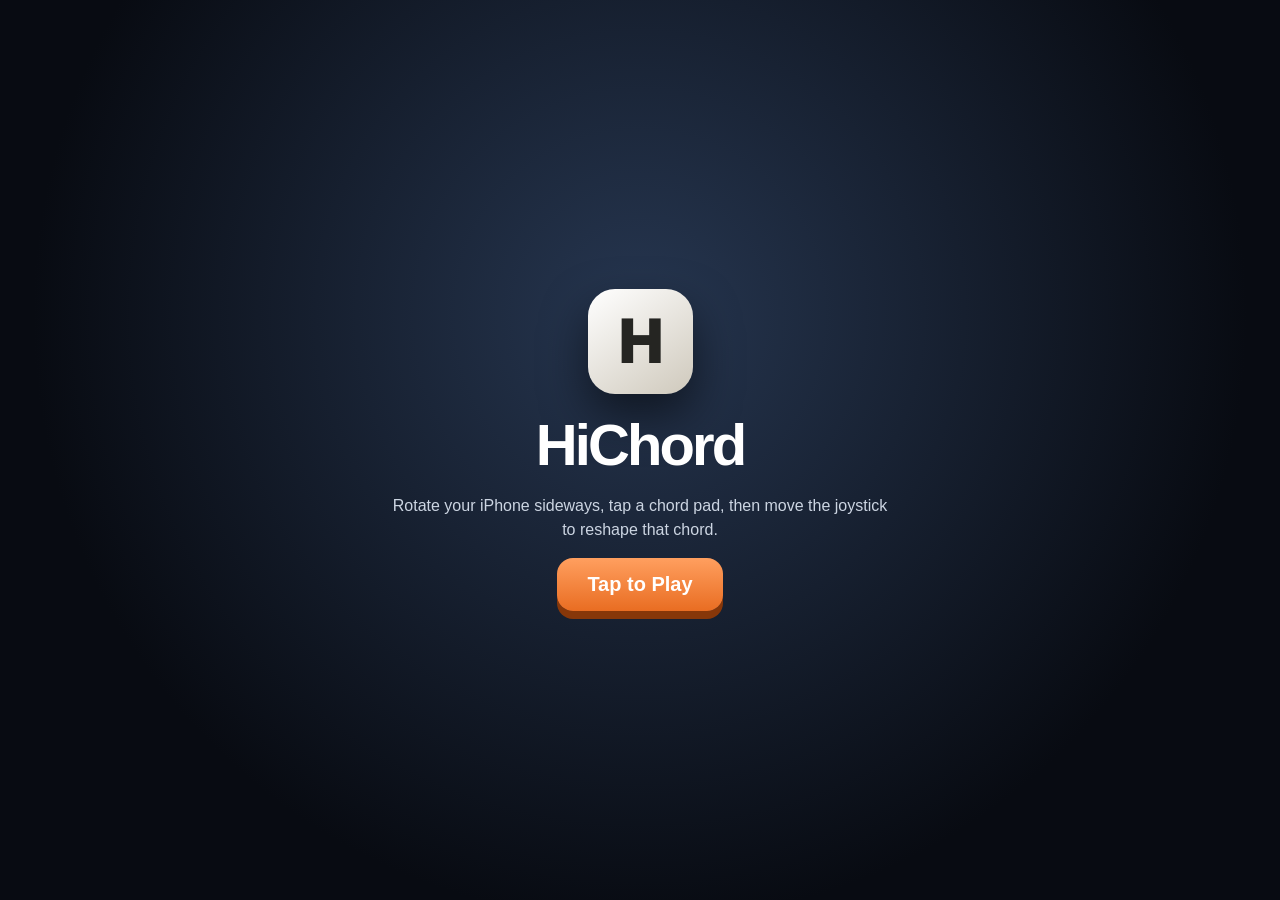
==== hichord/index.html @ e6563ae5 "Add playable HiChord iPhone web app" ====
<!doctype html><html lang="en"><head><meta charset="utf-8"><meta name="viewport" content="width=device-width,initial-scale=1,maximum-scale=1,user-scalable=no,viewport-fit=cover"><meta name="theme-color" content="#101722"><meta name="apple-mobile-web-app-capable" content="yes"><meta name="apple-mobile-web-app-status-bar-style" content="black-translucent"><meta name="apple-mobile-web-app-title" content="HiChord"><link rel="manifest" href="./manifest.webmanifest"><link rel="apple-touch-icon" href="./icon.svg"><link rel="icon" href="./icon.svg"><title>HiChord</title><style>:root{--o:#f47f2c;--safeT:env(safe-area-inset-top,0px);--safeR:env(safe-area-inset-right,0px);--safeB:env(safe-area-inset-bottom,0px);--safeL:env(safe-area-inset-left,0px)}*{box-sizing:border-box;-webkit-tap-highlight-color:transparent}html,body{margin:0;width:100%;height:100%;overflow:hidden;background:radial-gradient(circle at 20% 15%,#293852,#090d15 70%);font-family:-apple-system,BlinkMacSystemFont,"Segoe UI",sans-serif;touch-action:none;user-select:none}button,input{font:inherit}#app{width:100%;height:100%;padding:calc(8px + var(--safeT)) calc(9px + var(--safeR)) calc(8px + var(--safeB)) calc(9px + var(--safeL));display:flex;align-items:center;justify-content:center}.device{width:min(1180px,100%);height:min(96vh,760px);padding:clamp(10px,2vw,23px);display:grid;grid-template-columns:31% 69%;gap:clamp(8px,1.7vw,18px);background:linear-gradient(145deg,#faf8f1,#ddd9d0);border-radius:clamp(18px,3vw,35px);box-shadow:0 28px 75px #0009,inset 0 0 0 2px #fff9}.left{display:grid;grid-template-rows:auto 1fr auto;min-width:0;min-height:0;padding:4px}.brand{font-weight:950;letter-spacing:-.06em;font-size:clamp(20px,4.8vw,54px);line-height:1;color:#292925}.speaker{align-self:center;justify-self:center;width:min(78%,240px);aspect-ratio:1;border-radius:50%;background:radial-gradient(circle,#2d2d29 0 2.2px,transparent 2.8px) 0 0/14px 14px;-webkit-mask-image:radial-gradient(circle,#000 0 68%,transparent 69%);mask-image:radial-gradient(circle,#000 0 68%,transparent 69%)}.bottom{display:grid;grid-template-columns:1fr auto;align-items:end;gap:8px}.joy{width:min(100%,210px);aspect-ratio:1;position:relative;display:flex;align-items:center;justify-content:center;touch-action:none}.dots{position:absolute;inset:4%;border-radius:50%;background:radial-gradient(circle at 50% 2%,#4d4b45 0 2px,transparent 3px),radial-gradient(circle at 84% 16%,#4d4b45 0 2px,transparent 3px),radial-gradient(circle at 98% 50%,#4d4b45 0 2px,transparent 3px),radial-gradient(circle at 84% 84%,#4d4b45 0 2px,transparent 3px),radial-gradient(circle at 50% 98%,#4d4b45 0 2px,transparent 3px),radial-gradient(circle at 16% 84%,#4d4b45 0 2px,transparent 3px),radial-gradient(circle at 2% 50%,#4d4b45 0 2px,transparent 3px),radial-gradient(circle at 16% 16%,#4d4b45 0 2px,transparent 3px)}.stick{width:48%;aspect-ratio:1;border-radius:50%;z-index:2;background:radial-gradient(circle at 34% 25%,#fff 0 10%,#f5f0e6 27%,#d7d0c1 63%,#aaa294);box-shadow:0 10px 18px #0007,inset 0 0 0 2px #fff9,inset 0 -8px 12px #0002;pointer-events:none;transition:transform .045s linear}.vol{display:flex;flex-direction:column;align-items:center;font-size:9px;font-weight:850;color:#615d55}.vol input{appearance:none;-webkit-appearance:none;width:31px;height:112px;writing-mode:vertical-lr;direction:rtl;accent-color:var(--o)}.right{display:grid;grid-template-rows:16% 84%;gap:clamp(6px,1vw,10px);min-width:0;min-height:0}.top{display:grid;grid-template-columns:1.35fr 1fr 1fr 1fr;gap:clamp(5px,1vw,10px)}.display,.top button{border-radius:clamp(7px,1.2vw,13px)}.display{background:linear-gradient(#292b2a,#0d0f0f);color:var(--o);display:flex;align-items:center;justify-content:center;font:950 clamp(16px,4.2vw,48px) ui-monospace,SFMono-Regular,Menlo,monospace;text-shadow:0 0 13px #f47f2c88;box-shadow:inset 0 0 0 2px #000,inset 0 0 20px #000b,0 4px 0 #0004;overflow:hidden;white-space:nowrap;padding:0 5px}.top button{border:0;color:#fff;font-size:clamp(18px,4vw,45px);font-weight:900;box-shadow:0 6px 0 #0004,inset 0 2px 0 #fff6;transition:.06s}.top button:active,.top button.active{transform:translateY(4px);box-shadow:0 2px 0 #0004}.key{background:linear-gradient(#c7c7c5,#999995)}.strum{background:linear-gradient(#ffd94c,#e8ac0a)}.hold{background:linear-gradient(#ff6468,#dc3036)}.well{min-width:0;min-height:0;background:linear-gradient(#383a36,#1c1d1b);border-radius:clamp(10px,1.5vw,16px);padding:clamp(5px,1vw,10px);box-shadow:inset 0 0 0 2px #0008}.pads{width:100%;height:100%;display:grid;grid-template-columns:repeat(8,1fr);grid-template-rows:42% 58%;gap:clamp(4px,.8vw,8px)}.pad{border:0;border-radius:clamp(7px,1.2vw,12px);background:linear-gradient(145deg,#faf7ed,#d7d1c4);color:#89847a;font-weight:950;font-size:clamp(22px,6vw,64px);box-shadow:0 6px 0 #aaa397,inset 0 2px 0 #fff;transition:.05s;touch-action:none}.pad.selected,.pad.pressed{transform:translateY(4px);box-shadow:0 2px 0 #9c4a13;background:linear-gradient(#ffa766,#e86b21);color:#fff}.p2{grid-column:1/3}.p4{grid-column:3/6}.p6{grid-column:6/9}.p1{grid-column:1/3}.p3{grid-column:3/5}.p5{grid-column:5/7}.p7{grid-column:7/9}.hud{position:fixed;left:50%;bottom:calc(8px + var(--safeB));transform:translateX(-50%);z-index:20;display:flex;gap:7px;align-items:center}.pill,.install{background:#080b11dd;color:#fff;border:1px solid #ffffff25;box-shadow:0 8px 24px #0008}.pill{border-radius:999px;padding:7px 12px;font-size:12px;font-weight:800}.pill b{color:#ff9b56}.install{width:36px;height:36px;border-radius:50%;font-size:18px}.overlay,.help,.rotate{position:fixed;inset:0;z-index:100;align-items:center;justify-content:center;color:#fff;text-align:center;padding:calc(22px + var(--safeT)) calc(22px + var(--safeR)) calc(22px + var(--safeB)) calc(22px + var(--safeL));background:radial-gradient(circle at 50% 35%,#263650,#080b12 70%)}.overlay{display:flex}.overlay.hidden{display:none}.logo{width:105px;height:105px;border-radius:27px;margin:0 auto 17px;background:linear-gradient(145deg,#fff,#cfc9bc);color:#252522;display:grid;place-items:center;font-size:62px;font-weight:1000;box-shadow:0 20px 45px #0008}.overlay h1{font-size:clamp(35px,8vw,58px);margin:0 0 8px;letter-spacing:-.05em}.overlay p{max-width:500px;color:#ccd5e2;line-height:1.5}.start{border:0;border-radius:16px;background:linear-gradient(#ff9f5f,#e96d22);color:#fff;padding:15px 30px;font-size:20px;font-weight:900;box-shadow:0 8px 0 #873709}.help{display:none;z-index:90;background:#080b12eb}.help.show{display:flex}.card{max-width:520px;background:#161d2b;border:1px solid #ffffff1c;border-radius:23px;padding:24px;line-height:1.65;text-align:left}.card button{border:0;border-radius:11px;padding:10px 17px;font-weight:850}.rotate{display:none;z-index:80}.phone{font-size:72px;display:block;animation:turn 1.8s ease-in-out infinite}@keyframes turn{0%,25%{transform:rotate(0)}75%,100%{transform:rotate(90deg)}}@media(orientation:portrait) and (max-width:720px){.rotate{display:flex}}@media(max-height:470px){.device{height:96vh}.brand{font-size:18px}.speaker{width:60%}.hud{display:none}}</style></head><body><div id="app"><main class="device"><section class="left"><div class="brand">HiChord</div><div class="speaker"></div><div class="bottom"><div class="joy" id="joy"><div class="dots"></div><div class="stick" id="stick"></div></div><label class="vol">VOL<input id="volume" type="range" min="0" max="1" value=".72" step=".01"></label></div></section><section class="right"><div class="top"><div class="display" id="display">C</div><button class="key" id="key">⌕</button><button class="strum" id="strum">∿</button><button class="hold" id="hold">◷</button></div><div class="well"><div class="pads"><button class="pad p2" data-d="1">2</button><button class="pad p4" data-d="3">4</button><button class="pad p6" data-d="5">6</button><button class="pad p1" data-d="0">1</button><button class="pad p3" data-d="2">3</button><button class="pad p5" data-d="4">5</button><button class="pad p7" data-d="6">7</button></div></div></section></main><div class="hud"><div class="pill"><b id="chord">C</b> · <span id="mod">Base</span></div><button class="install" id="install">⇩</button></div></div><div class="overlay" id="overlay"><div><div class="logo">H</div><h1>HiChord</h1><p>Rotate your iPhone sideways, tap a chord pad, then move the joystick to reshape that chord.</p><button class="start" id="start">Tap to Play</button></div></div><div class="help" id="help"><div class="card"><h2>Add HiChord to your iPhone</h2><ol><li>Open this page in <b>Safari</b>.</li><li>Tap the <b>Share</b> button.</li><li>Choose <b>Add to Home Screen</b>.</li><li>Launch HiChord from the new icon.</li></ol><button id="done">Done</button></div></div><div class="rotate"><div><span class="phone">▯</span><h2>Rotate your iPhone</h2><p>HiChord is designed for landscape.</p></div></div><script>(()=>{'use strict';const N=['C','C♯','D','E♭','E','F','F♯','G','A♭','A','B♭','B'],M=[0,2,4,5,7,9,11],Q=['maj','min','min','maj','maj','min','dim'],MN={base:'Base',flip:'Major / minor',dom7:'Dominant 7',maj7:'Major 7',nine:'Ninth',sus4:'Sus 4',sweet:'Sixth',dim:'Diminished',aug:'Augmented'};let ac,master,comp,voices=[],key=+(localStorage.hcKey||0),degree=+(localStorage.hcDegree||0),mode='base',strum=localStorage.hcStrum==='1',hold=localStorage.hcHold==='1',pointer=null;const $=s=>document.querySelector(s),display=$('#display'),chord=$('#chord'),mod=$('#mod'),joy=$('#joy'),stick=$('#stick'),volume=$('#volume');function init(){if(!ac){ac=new(AudioContext||webkitAudioContext);master=ac.createGain();comp=ac.createDynamicsCompressor();comp.threshold.value=-18;comp.ratio.value=3.5;master.gain.value=+(localStorage.hcVol||volume.value);volume.value=master.gain.value;master.connect(comp);comp.connect(ac.destination)}if(ac.state==='suspended')ac.resume()}function stop(r=.12){if(!ac)return;let t=ac.currentTime;for(const v of voices)try{v.g.gain.cancelScheduledValues(t);v.g.gain.setTargetAtTime(.0001,t,r/3);v.o.stop(t+r+.05);v.h.stop(t+r+.05)}catch{}voices=[]}function voice(f,t,i){let o=ac.createOscillator(),h=ac.createOscillator(),g=ac.createGain(),hg=ac.createGain(),lp=ac.createBiquadFilter();o.type=i?'sine':'triangle';o.frequency.value=f;h.type='sine';h.frequency.value=f*2.002;lp.type='lowpass';lp.frequency.value=2400;hg.gain.value=.012;o.connect(lp);h.connect(hg);hg.connect(lp);lp.connect(g);g.connect(master);let p=.12/(1+i*.075);g.gain.setValueAtTime(.0001,t);g.gain.exponentialRampToValueAtTime(p,t+.018);g.gain.exponentialRampToValueAtTime(p*.58,t+.34);if(!hold){g.gain.exponentialRampToValueAtTime(.0001,t+1.65);o.stop(t+1.72);h.stop(t+1.72)}o.start(t);h.start(t);voices.push({o,h,g})}function ints(q,m){if(m==='flip')q=q==='maj'?'min':'maj';if(m==='dim')q='dim';if(m==='aug')q='aug';if(m==='dom7')return[0,4,7,10];if(m==='maj7')return q==='min'?[0,3,7,11]:[0,4,7,11];if(m==='nine')return q==='min'?[0,3,7,10,14]:[0,4,7,10,14];if(m==='sus4')return[0,5,7];if(m==='sweet')return q==='min'?[0,3,7,9]:[0,4,7,9];return{maj:[0,4,7],min:[0,3,7],dim:[0,3,6],aug:[0,4,8]}[q]||[0,4,7]}function label(root,q,m){let n=N[root];if(m==='flip')return n+(q==='maj'?'m':'');if(m==='dom7')return n+'7';if(m==='maj7')return n+(q==='min'?'mMaj7':'maj7');if(m==='nine')return n+(q==='min'?'m9':'9');if(m==='sus4')return n+'sus4';if(m==='sweet')return n+(q==='min'?'m6':'6');if(m==='dim')return n+'dim';if(m==='aug')return n+'aug';return n+(q==='min'?'m':q==='dim'?'dim':'')}function play(){init();stop(.06);let root=(key+M[degree])%12,q=Q[degree],a=ints(q,mode),base=48+key+M[degree],t=ac.currentTime+.015;a.forEach((n,i)=>voice(440*2**((base+n+(i?0:-12)-69)/12),t+(strum?i*.055:0),i));let l=label(root,q,mode);display.textContent=l;chord.textContent=l;mod.textContent=MN[mode];document.querySelectorAll('.pad').forEach(p=>p.classList.toggle('selected',+p.dataset.d===degree))}function dir(x,y){if(Math.hypot(x,y)<.24)return'base';let a=Math.atan2(y,x)*180/Math.PI,d=[['maj7',0],['nine',45],['sus4',90],['sweet',135],['dim',180],['aug',-135],['flip',-90],['dom7',-45]],b='base',z=999;for(const[m,t]of d){let v=Math.abs((((a-t)+180)%360+360)%360-180);if(v<z){z=v;b=m}}return b}function move(x,y){let r=joy.getBoundingClientRect(),dx=(x-r.left-r.width/2)/(r.width/2),dy=(y-r.top-r.height/2)/(r.height/2),l=Math.hypot(dx,dy);if(l>1){dx/=l;dy/=l}stick.style.transform=`translate(${dx*42}%,${dy*42}%)`;let m=dir(dx,dy);if(m!==mode){mode=m;play()}}joy.onpointerdown=e=>{e.preventDefault();pointer=e.pointerId;joy.setPointerCapture?.(e.pointerId);move(e.clientX,e.clientY)};joy.onpointermove=e=>{if(e.pointerId===pointer)move(e.clientX,e.clientY)};function release(e){if(e&&e.pointerId!==pointer)return;pointer=null;if(!hold){mode='base';stick.style.transform='translate(0,0)';play()}}joy.onpointerup=release;joy.onpointercancel=release;document.querySelectorAll('.pad').forEach(p=>{p.onpointerdown=e=>{e.preventDefault();p.classList.add('pressed');degree=+p.dataset.d;localStorage.hcDegree=degree;play()};p.onpointerup=p.onpointercancel=p.onpointerleave=()=>p.classList.remove('pressed')});$('#key').onclick=()=>{key=(key+1)%12;localStorage.hcKey=key;play()};$('#strum').onclick=()=>{strum=!strum;localStorage.hcStrum=strum?'1':'0';$('#strum').classList.toggle('active',strum);play()};$('#hold').onclick=()=>{hold=!hold;localStorage.hcHold=hold?'1':'0';$('#hold').classList.toggle('active',hold);if(!hold){mode='base';stick.style.transform='translate(0,0)'}play()};volume.oninput=()=>{init();master.gain.setTargetAtTime(+volume.value,ac.currentTime,.02);localStorage.hcVol=volume.value};$('#start').onclick=async()=>{init();await ac.resume();$('#overlay').classList.add('hidden');play()};$('#install').onclick=()=>$('#help').classList.add('show');$('#done').onclick=()=>$('#help').classList.remove('show');if(matchMedia('(display-mode: standalone)').matches||navigator.standalone)$('#install').style.display='none';$('#strum').classList.toggle('active',strum);$('#hold').classList.toggle('active',hold);document.querySelectorAll('.pad').forEach(p=>p.classList.toggle('selected',+p.dataset.d===degree));document.addEventListener('visibilitychange',()=>{if(document.hidden)stop(.07)});if('serviceWorker'in navigator)addEventListener('load',()=>navigator.serviceWorker.register('./service-worker.js').catch(()=>{}))})();</script></body></html>
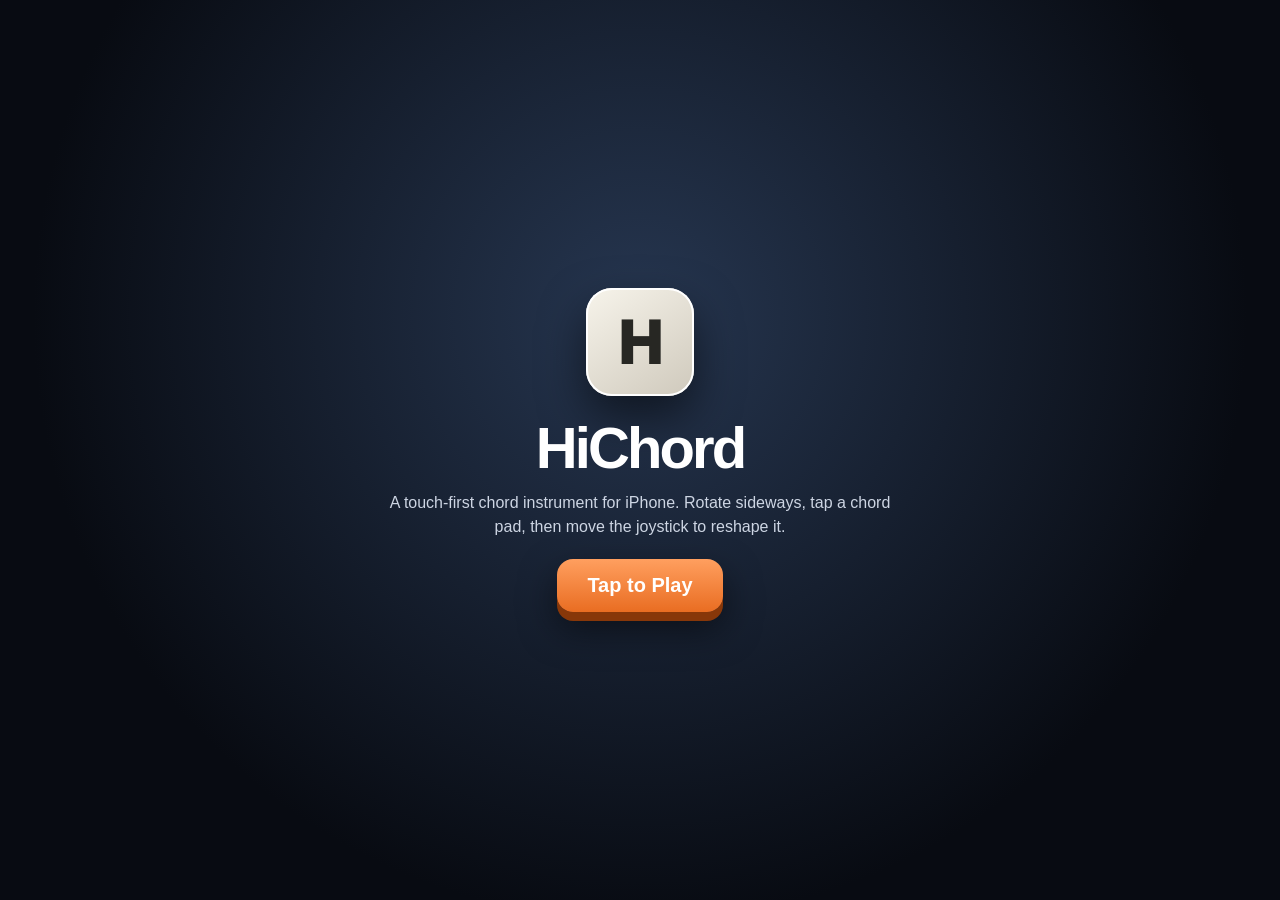
==== commit 259211bf: "Fix joystick return, add synth sound, and prevent iOS zoom" ====
--- a/hichord/index.html
+++ b/hichord/index.html
@@ -1 +1 @@
-<!doctype html><html lang="en"><head><meta charset="utf-8"><meta name="viewport" content="width=device-width,initial-scale=1,maximum-scale=1,user-scalable=no,viewport-fit=cover"><meta name="theme-color" content="#101722"><meta name="apple-mobile-web-app-capable" content="yes"><meta name="apple-mobile-web-app-status-bar-style" content="black-translucent"><meta name="apple-mobile-web-app-title" content="HiChord"><link rel="manifest" href="./manifest.webmanifest"><link rel="apple-touch-icon" href="./icon.svg"><link rel="icon" href="./icon.svg"><title>HiChord</title><style>:root{--o:#f47f2c;--safeT:env(safe-area-inset-top,0px);--safeR:env(safe-area-inset-right,0px);--safeB:env(safe-area-inset-bottom,0px);--safeL:env(safe-area-inset-left,0px)}*{box-sizing:border-box;-webkit-tap-highlight-color:transparent}html,body{margin:0;width:100%;height:100%;overflow:hidden;background:radial-gradient(circle at 20% 15%,#293852,#090d15 70%);font-family:-apple-system,BlinkMacSystemFont,"Segoe UI",sans-serif;touch-action:none;user-select:none}button,input{font:inherit}#app{width:100%;height:100%;padding:calc(8px + var(--safeT)) calc(9px + var(--safeR)) calc(8px + var(--safeB)) calc(9px + var(--safeL));display:flex;align-items:center;justify-content:center}.device{width:min(1180px,100%);height:min(96vh,760px);padding:clamp(10px,2vw,23px);display:grid;grid-template-columns:31% 69%;gap:clamp(8px,1.7vw,18px);background:linear-gradient(145deg,#faf8f1,#ddd9d0);border-radius:clamp(18px,3vw,35px);box-shadow:0 28px 75px #0009,inset 0 0 0 2px #fff9}.left{display:grid;grid-template-rows:auto 1fr auto;min-width:0;min-height:0;padding:4px}.brand{font-weight:950;letter-spacing:-.06em;font-size:clamp(20px,4.8vw,54px);line-height:1;color:#292925}.speaker{align-self:center;justify-self:center;width:min(78%,240px);aspect-ratio:1;border-radius:50%;background:radial-gradient(circle,#2d2d29 0 2.2px,transparent 2.8px) 0 0/14px 14px;-webkit-mask-image:radial-gradient(circle,#000 0 68%,transparent 69%);mask-image:radial-gradient(circle,#000 0 68%,transparent 69%)}.bottom{display:grid;grid-template-columns:1fr auto;align-items:end;gap:8px}.joy{width:min(100%,210px);aspect-ratio:1;position:relative;display:flex;align-items:center;justify-content:center;touch-action:none}.dots{position:absolute;inset:4%;border-radius:50%;background:radial-gradient(circle at 50% 2%,#4d4b45 0 2px,transparent 3px),radial-gradient(circle at 84% 16%,#4d4b45 0 2px,transparent 3px),radial-gradient(circle at 98% 50%,#4d4b45 0 2px,transparent 3px),radial-gradient(circle at 84% 84%,#4d4b45 0 2px,transparent 3px),radial-gradient(circle at 50% 98%,#4d4b45 0 2px,transparent 3px),radial-gradient(circle at 16% 84%,#4d4b45 0 2px,transparent 3px),radial-gradient(circle at 2% 50%,#4d4b45 0 2px,transparent 3px),radial-gradient(circle at 16% 16%,#4d4b45 0 2px,transparent 3px)}.stick{width:48%;aspect-ratio:1;border-radius:50%;z-index:2;background:radial-gradient(circle at 34% 25%,#fff 0 10%,#f5f0e6 27%,#d7d0c1 63%,#aaa294);box-shadow:0 10px 18px #0007,inset 0 0 0 2px #fff9,inset 0 -8px 12px #0002;pointer-events:none;transition:transform .045s linear}.vol{display:flex;flex-direction:column;align-items:center;font-size:9px;font-weight:850;color:#615d55}.vol input{appearance:none;-webkit-appearance:none;width:31px;height:112px;writing-mode:vertical-lr;direction:rtl;accent-color:var(--o)}.right{display:grid;grid-template-rows:16% 84%;gap:clamp(6px,1vw,10px);min-width:0;min-height:0}.top{display:grid;grid-template-columns:1.35fr 1fr 1fr 1fr;gap:clamp(5px,1vw,10px)}.display,.top button{border-radius:clamp(7px,1.2vw,13px)}.display{background:linear-gradient(#292b2a,#0d0f0f);color:var(--o);display:flex;align-items:center;justify-content:center;font:950 clamp(16px,4.2vw,48px) ui-monospace,SFMono-Regular,Menlo,monospace;text-shadow:0 0 13px #f47f2c88;box-shadow:inset 0 0 0 2px #000,inset 0 0 20px #000b,0 4px 0 #0004;overflow:hidden;white-space:nowrap;padding:0 5px}.top button{border:0;color:#fff;font-size:clamp(18px,4vw,45px);font-weight:900;box-shadow:0 6px 0 #0004,inset 0 2px 0 #fff6;transition:.06s}.top button:active,.top button.active{transform:translateY(4px);box-shadow:0 2px 0 #0004}.key{background:linear-gradient(#c7c7c5,#999995)}.strum{background:linear-gradient(#ffd94c,#e8ac0a)}.hold{background:linear-gradient(#ff6468,#dc3036)}.well{min-width:0;min-height:0;background:linear-gradient(#383a36,#1c1d1b);border-radius:clamp(10px,1.5vw,16px);padding:clamp(5px,1vw,10px);box-shadow:inset 0 0 0 2px #0008}.pads{width:100%;height:100%;display:grid;grid-template-columns:repeat(8,1fr);grid-template-rows:42% 58%;gap:clamp(4px,.8vw,8px)}.pad{border:0;border-radius:clamp(7px,1.2vw,12px);background:linear-gradient(145deg,#faf7ed,#d7d1c4);color:#89847a;font-weight:950;font-size:clamp(22px,6vw,64px);box-shadow:0 6px 0 #aaa397,inset 0 2px 0 #fff;transition:.05s;touch-action:none}.pad.selected,.pad.pressed{transform:translateY(4px);box-shadow:0 2px 0 #9c4a13;background:linear-gradient(#ffa766,#e86b21);color:#fff}.p2{grid-column:1/3}.p4{grid-column:3/6}.p6{grid-column:6/9}.p1{grid-column:1/3}.p3{grid-column:3/5}.p5{grid-column:5/7}.p7{grid-column:7/9}.hud{position:fixed;left:50%;bottom:calc(8px + var(--safeB));transform:translateX(-50%);z-index:20;display:flex;gap:7px;align-items:center}.pill,.install{background:#080b11dd;color:#fff;border:1px solid #ffffff25;box-shadow:0 8px 24px #0008}.pill{border-radius:999px;padding:7px 12px;font-size:12px;font-weight:800}.pill b{color:#ff9b56}.install{width:36px;height:36px;border-radius:50%;font-size:18px}.overlay,.help,.rotate{position:fixed;inset:0;z-index:100;align-items:center;justify-content:center;color:#fff;text-align:center;padding:calc(22px + var(--safeT)) calc(22px + var(--safeR)) calc(22px + var(--safeB)) calc(22px + var(--safeL));background:radial-gradient(circle at 50% 35%,#263650,#080b12 70%)}.overlay{display:flex}.overlay.hidden{display:none}.logo{width:105px;height:105px;border-radius:27px;margin:0 auto 17px;background:linear-gradient(145deg,#fff,#cfc9bc);color:#252522;display:grid;place-items:center;font-size:62px;font-weight:1000;box-shadow:0 20px 45px #0008}.overlay h1{font-size:clamp(35px,8vw,58px);margin:0 0 8px;letter-spacing:-.05em}.overlay p{max-width:500px;color:#ccd5e2;line-height:1.5}.start{border:0;border-radius:16px;background:linear-gradient(#ff9f5f,#e96d22);color:#fff;padding:15px 30px;font-size:20px;font-weight:900;box-shadow:0 8px 0 #873709}.help{display:none;z-index:90;background:#080b12eb}.help.show{display:flex}.card{max-width:520px;background:#161d2b;border:1px solid #ffffff1c;border-radius:23px;padding:24px;line-height:1.65;text-align:left}.card button{border:0;border-radius:11px;padding:10px 17px;font-weight:850}.rotate{display:none;z-index:80}.phone{font-size:72px;display:block;animation:turn 1.8s ease-in-out infinite}@keyframes turn{0%,25%{transform:rotate(0)}75%,100%{transform:rotate(90deg)}}@media(orientation:portrait) and (max-width:720px){.rotate{display:flex}}@media(max-height:470px){.device{height:96vh}.brand{font-size:18px}.speaker{width:60%}.hud{display:none}}</style></head><body><div id="app"><main class="device"><section class="left"><div class="brand">HiChord</div><div class="speaker"></div><div class="bottom"><div class="joy" id="joy"><div class="dots"></div><div class="stick" id="stick"></div></div><label class="vol">VOL<input id="volume" type="range" min="0" max="1" value=".72" step=".01"></label></div></section><section class="right"><div class="top"><div class="display" id="display">C</div><button class="key" id="key">⌕</button><button class="strum" id="strum">∿</button><button class="hold" id="hold">◷</button></div><div class="well"><div class="pads"><button class="pad p2" data-d="1">2</button><button class="pad p4" data-d="3">4</button><button class="pad p6" data-d="5">6</button><button class="pad p1" data-d="0">1</button><button class="pad p3" data-d="2">3</button><button class="pad p5" data-d="4">5</button><button class="pad p7" data-d="6">7</button></div></div></section></main><div class="hud"><div class="pill"><b id="chord">C</b> · <span id="mod">Base</span></div><button class="install" id="install">⇩</button></div></div><div class="overlay" id="overlay"><div><div class="logo">H</div><h1>HiChord</h1><p>Rotate your iPhone sideways, tap a chord pad, then move the joystick to reshape that chord.</p><button class="start" id="start">Tap to Play</button></div></div><div class="help" id="help"><div class="card"><h2>Add HiChord to your iPhone</h2><ol><li>Open this page in <b>Safari</b>.</li><li>Tap the <b>Share</b> button.</li><li>Choose <b>Add to Home Screen</b>.</li><li>Launch HiChord from the new icon.</li></ol><button id="done">Done</button></div></div><div class="rotate"><div><span class="phone">▯</span><h2>Rotate your iPhone</h2><p>HiChord is designed for landscape.</p></div></div><script>(()=>{'use strict';const N=['C','C♯','D','E♭','E','F','F♯','G','A♭','A','B♭','B'],M=[0,2,4,5,7,9,11],Q=['maj','min','min','maj','maj','min','dim'],MN={base:'Base',flip:'Major / minor',dom7:'Dominant 7',maj7:'Major 7',nine:'Ninth',sus4:'Sus 4',sweet:'Sixth',dim:'Diminished',aug:'Augmented'};let ac,master,comp,voices=[],key=+(localStorage.hcKey||0),degree=+(localStorage.hcDegree||0),mode='base',strum=localStorage.hcStrum==='1',hold=localStorage.hcHold==='1',pointer=null;const $=s=>document.querySelector(s),display=$('#display'),chord=$('#chord'),mod=$('#mod'),joy=$('#joy'),stick=$('#stick'),volume=$('#volume');function init(){if(!ac){ac=new(AudioContext||webkitAudioContext);master=ac.createGain();comp=ac.createDynamicsCompressor();comp.threshold.value=-18;comp.ratio.value=3.5;master.gain.value=+(localStorage.hcVol||volume.value);volume.value=master.gain.value;master.connect(comp);comp.connect(ac.destination)}if(ac.state==='suspended')ac.resume()}function stop(r=.12){if(!ac)return;let t=ac.currentTime;for(const v of voices)try{v.g.gain.cancelScheduledValues(t);v.g.gain.setTargetAtTime(.0001,t,r/3);v.o.stop(t+r+.05);v.h.stop(t+r+.05)}catch{}voices=[]}function voice(f,t,i){let o=ac.createOscillator(),h=ac.createOscillator(),g=ac.createGain(),hg=ac.createGain(),lp=ac.createBiquadFilter();o.type=i?'sine':'triangle';o.frequency.value=f;h.type='sine';h.frequency.value=f*2.002;lp.type='lowpass';lp.frequency.value=2400;hg.gain.value=.012;o.connect(lp);h.connect(hg);hg.connect(lp);lp.connect(g);g.connect(master);let p=.12/(1+i*.075);g.gain.setValueAtTime(.0001,t);g.gain.exponentialRampToValueAtTime(p,t+.018);g.gain.exponentialRampToValueAtTime(p*.58,t+.34);if(!hold){g.gain.exponentialRampToValueAtTime(.0001,t+1.65);o.stop(t+1.72);h.stop(t+1.72)}o.start(t);h.start(t);voices.push({o,h,g})}function ints(q,m){if(m==='flip')q=q==='maj'?'min':'maj';if(m==='dim')q='dim';if(m==='aug')q='aug';if(m==='dom7')return[0,4,7,10];if(m==='maj7')return q==='min'?[0,3,7,11]:[0,4,7,11];if(m==='nine')return q==='min'?[0,3,7,10,14]:[0,4,7,10,14];if(m==='sus4')return[0,5,7];if(m==='sweet')return q==='min'?[0,3,7,9]:[0,4,7,9];return{maj:[0,4,7],min:[0,3,7],dim:[0,3,6],aug:[0,4,8]}[q]||[0,4,7]}function label(root,q,m){let n=N[root];if(m==='flip')return n+(q==='maj'?'m':'');if(m==='dom7')return n+'7';if(m==='maj7')return n+(q==='min'?'mMaj7':'maj7');if(m==='nine')return n+(q==='min'?'m9':'9');if(m==='sus4')return n+'sus4';if(m==='sweet')return n+(q==='min'?'m6':'6');if(m==='dim')return n+'dim';if(m==='aug')return n+'aug';return n+(q==='min'?'m':q==='dim'?'dim':'')}function play(){init();stop(.06);let root=(key+M[degree])%12,q=Q[degree],a=ints(q,mode),base=48+key+M[degree],t=ac.currentTime+.015;a.forEach((n,i)=>voice(440*2**((base+n+(i?0:-12)-69)/12),t+(strum?i*.055:0),i));let l=label(root,q,mode);display.textContent=l;chord.textContent=l;mod.textContent=MN[mode];document.querySelectorAll('.pad').forEach(p=>p.classList.toggle('selected',+p.dataset.d===degree))}function dir(x,y){if(Math.hypot(x,y)<.24)return'base';let a=Math.atan2(y,x)*180/Math.PI,d=[['maj7',0],['nine',45],['sus4',90],['sweet',135],['dim',180],['aug',-135],['flip',-90],['dom7',-45]],b='base',z=999;for(const[m,t]of d){let v=Math.abs((((a-t)+180)%360+360)%360-180);if(v<z){z=v;b=m}}return b}function move(x,y){let r=joy.getBoundingClientRect(),dx=(x-r.left-r.width/2)/(r.width/2),dy=(y-r.top-r.height/2)/(r.height/2),l=Math.hypot(dx,dy);if(l>1){dx/=l;dy/=l}stick.style.transform=`translate(${dx*42}%,${dy*42}%)`;let m=dir(dx,dy);if(m!==mode){mode=m;play()}}joy.onpointerdown=e=>{e.preventDefault();pointer=e.pointerId;joy.setPointerCapture?.(e.pointerId);move(e.clientX,e.clientY)};joy.onpointermove=e=>{if(e.pointerId===pointer)move(e.clientX,e.clientY)};function release(e){if(e&&e.pointerId!==pointer)return;pointer=null;if(!hold){mode='base';stick.style.transform='translate(0,0)';play()}}joy.onpointerup=release;joy.onpointercancel=release;document.querySelectorAll('.pad').forEach(p=>{p.onpointerdown=e=>{e.preventDefault();p.classList.add('pressed');degree=+p.dataset.d;localStorage.hcDegree=degree;play()};p.onpointerup=p.onpointercancel=p.onpointerleave=()=>p.classList.remove('pressed')});$('#key').onclick=()=>{key=(key+1)%12;localStorage.hcKey=key;play()};$('#strum').onclick=()=>{strum=!strum;localStorage.hcStrum=strum?'1':'0';$('#strum').classList.toggle('active',strum);play()};$('#hold').onclick=()=>{hold=!hold;localStorage.hcHold=hold?'1':'0';$('#hold').classList.toggle('active',hold);if(!hold){mode='base';stick.style.transform='translate(0,0)'}play()};volume.oninput=()=>{init();master.gain.setTargetAtTime(+volume.value,ac.currentTime,.02);localStorage.hcVol=volume.value};$('#start').onclick=async()=>{init();await ac.resume();$('#overlay').classList.add('hidden');play()};$('#install').onclick=()=>$('#help').classList.add('show');$('#done').onclick=()=>$('#help').classList.remove('show');if(matchMedia('(display-mode: standalone)').matches||navigator.standalone)$('#install').style.display='none';$('#strum').classList.toggle('active',strum);$('#hold').classList.toggle('active',hold);document.querySelectorAll('.pad').forEach(p=>p.classList.toggle('selected',+p.dataset.d===degree));document.addEventListener('visibilitychange',()=>{if(document.hidden)stop(.07)});if('serviceWorker'in navigator)addEventListener('load',()=>navigator.serviceWorker.register('./service-worker.js').catch(()=>{}))})();</script></body></html>+<!doctype html><html lang="en"><head><meta charset="utf-8"><meta name="viewport" content="width=device-width,initial-scale=1,maximum-scale=1,user-scalable=no,viewport-fit=cover"><meta name="theme-color" content="#0f1320"><meta name="color-scheme" content="dark"><meta name="apple-mobile-web-app-capable" content="yes"><meta name="apple-mobile-web-app-status-bar-style" content="black-translucent"><meta name="apple-mobile-web-app-title" content="HiChord"><link rel="manifest" href="./manifest.webmanifest"><link rel="apple-touch-icon" href="./icon.svg"><link rel="icon" href="./icon.svg" type="image/svg+xml"><title>HiChord</title><style>:root{--bg:#111722;--bg2:#0a0e16;--case:#efede7;--case2:#cbc8c0;--well:#20211f;--pad:#f9f6ec;--pad2:#d7d1c4;--orange:#f47f2c;--yellow:#f3bd1f;--red:#e8464b;--gray:#aaa9a5;--ink:#252522;--muted:#837f76;--safe-top:env(safe-area-inset-top,0px);--safe-right:env(safe-area-inset-right,0px);--safe-bottom:env(safe-area-inset-bottom,0px);--safe-left:env(safe-area-inset-left,0px)}*{box-sizing:border-box;-webkit-tap-highlight-color:transparent}body,html{margin:0;width:100%;height:100%;overflow:hidden;background:radial-gradient(circle at 18% 12%,#26334c 0,transparent 34%),linear-gradient(145deg,var(--bg),var(--bg2));font-family:Inter,ui-rounded,-apple-system,BlinkMacSystemFont,"SF Pro Rounded","Segoe UI",sans-serif;touch-action:none;overscroll-behavior:none;-webkit-user-select:none;user-select:none;-webkit-text-size-adjust:100%;text-size-adjust:100%}button,input{font:inherit}button{touch-action:none;-webkit-user-select:none;user-select:none}#app{width:100%;height:100%;padding:calc(8px + var(--safe-top)) calc(10px + var(--safe-right)) calc(8px + var(--safe-bottom)) calc(10px + var(--safe-left));display:flex;align-items:center;justify-content:center}.device{width:min(1180px,100%);height:min(96vh,760px);background:linear-gradient(145deg,#f7f5ef,var(--case) 45%,var(--case2));border-radius:clamp(18px,3vw,36px);padding:clamp(10px,2.2vw,24px);display:grid;grid-template-columns:31% 69%;gap:clamp(8px,1.8vw,18px);box-shadow:0 30px 80px #0009,inset 0 0 0 2px #fff8,inset 0 -8px 18px #0002;position:relative}.left{min-width:0;min-height:0;position:relative;display:grid;grid-template-rows:auto 1fr auto;padding:clamp(4px,1vw,12px)}.brand{color:#292925;font-weight:950;letter-spacing:-.06em;font-size:clamp(20px,4.8vw,54px);line-height:1}.speaker{align-self:center;justify-self:center;width:min(78%,240px);aspect-ratio:1;border-radius:50%;background:radial-gradient(circle,#2b2b28 0 2.2px,transparent 2.8px) 0 0/14px 14px;-webkit-mask-image:radial-gradient(circle,#000 0 68%,transparent 69%);mask-image:radial-gradient(circle,#000 0 68%,transparent 69%);opacity:.88}.lower-left{display:grid;grid-template-columns:1fr auto;align-items:end;gap:10px}.joystick-wrap{width:min(100%,210px);aspect-ratio:1;position:relative;display:flex;align-items:center;justify-content:center;touch-action:none}.joy-dots{position:absolute;inset:4%;border-radius:50%;background:radial-gradient(circle at 50% 2%,#4d4b45 0 2px,transparent 3px),radial-gradient(circle at 84% 16%,#4d4b45 0 2px,transparent 3px),radial-gradient(circle at 98% 50%,#4d4b45 0 2px,transparent 3px),radial-gradient(circle at 84% 84%,#4d4b45 0 2px,transparent 3px),radial-gradient(circle at 50% 98%,#4d4b45 0 2px,transparent 3px),radial-gradient(circle at 16% 84%,#4d4b45 0 2px,transparent 3px),radial-gradient(circle at 2% 50%,#4d4b45 0 2px,transparent 3px),radial-gradient(circle at 16% 16%,#4d4b45 0 2px,transparent 3px);pointer-events:none}.joystick{width:48%;aspect-ratio:1;border-radius:50%;position:relative;z-index:3;background:radial-gradient(circle at 34% 26%,#fff 0 10%,#f4f0e6 25%,#d8d1c2 62%,#aaa294 100%);box-shadow:0 10px 18px #0007,inset 0 0 0 2px #fff9,inset 0 -8px 12px #0002;transition:transform .14s cubic-bezier(.22,1.6,.36,1);pointer-events:none}.joystick.dragging{transition:none}.volume{display:flex;flex-direction:column;align-items:center;gap:4px;color:#5f5b53;font-size:10px;font-weight:800}.knob{appearance:none;-webkit-appearance:none;width:34px;height:118px;writing-mode:vertical-lr;direction:rtl;accent-color:var(--orange)}.right{min-width:0;min-height:0;display:grid;grid-template-rows:16% 84%;gap:clamp(6px,1vw,10px)}.topbar{display:grid;grid-template-columns:1.35fr 1fr 1fr 1fr;gap:clamp(5px,1vw,10px)}.display{border-radius:clamp(7px,1.2vw,13px);background:linear-gradient(#282a29,#0d0f0f);color:var(--orange);font-family:ui-monospace,SFMono-Regular,Menlo,monospace;font-weight:950;font-size:clamp(16px,4.2vw,48px);display:flex;align-items:center;justify-content:center;text-shadow:0 0 13px #f47f2c88;box-shadow:inset 0 0 0 2px #000,inset 0 0 20px #000b,0 4px 0 #0004;padding:0 6px;overflow:hidden;white-space:nowrap}.topbtn{border:0;border-radius:clamp(7px,1.2vw,13px);color:#fff;font-size:clamp(18px,4vw,45px);font-weight:900;box-shadow:0 6px 0 #0004,inset 0 2px 0 #fff6;transition:.07s transform,.07s box-shadow,.07s filter;cursor:pointer}.topbtn.active,.topbtn:active{transform:translateY(4px);box-shadow:0 2px 0 #0004,inset 0 1px 0 #fff5;filter:saturate(1.15)}.key{background:linear-gradient(#c7c7c5,#999995)}.strum{background:linear-gradient(#ffd94c,#e8ac0a)}.hold{background:linear-gradient(#ff6468,#dc3036)}.pad-well{min-width:0;min-height:0;background:linear-gradient(#383a36,#1c1d1b);border-radius:clamp(10px,1.5vw,16px);padding:clamp(5px,1vw,10px);box-shadow:inset 0 0 0 2px #0008}.pads{width:100%;height:100%;display:grid;grid-template-columns:repeat(8,1fr);grid-template-rows:42% 58%;gap:clamp(4px,.8vw,8px)}.pad{border:0;border-radius:clamp(7px,1.2vw,12px);background:linear-gradient(145deg,var(--pad),var(--pad2));color:#89847a;font-weight:950;font-size:clamp(22px,6vw,64px);box-shadow:0 6px 0 #aaa397,inset 0 2px 0 #fff;transition:.05s transform,.05s box-shadow,.05s background,.05s color;cursor:pointer;touch-action:none}.pad.pressed,.pad.selected{transform:translateY(4px);box-shadow:0 2px 0 #9c4a13,inset 0 2px 0 #fff5;background:linear-gradient(#ffa766,#e86b21);color:#fff}.p2{grid-column:1/3}.p4{grid-column:3/6}.p6{grid-column:6/9}.p1{grid-column:1/3}.p3{grid-column:3/5}.p5{grid-column:5/7}.p7{grid-column:7/9}.hud{position:absolute;left:50%;bottom:calc(10px + var(--safe-bottom));transform:translateX(-50%);z-index:20;display:flex;gap:8px;align-items:center;pointer-events:none}.pill{background:#080b11cc;color:#fff;border:1px solid #ffffff22;border-radius:999px;padding:7px 12px;font-size:12px;font-weight:750;box-shadow:0 8px 24px #0007;backdrop-filter:blur(12px)}.pill b{color:#ff9b56}.icon-btn{pointer-events:auto;border:1px solid #ffffff25;background:#080b11d9;color:#fff;width:36px;height:36px;border-radius:50%;font-size:18px;display:grid;place-items:center;box-shadow:0 8px 24px #0007}.sound-btn{width:auto;min-width:58px;padding:0 10px;border-radius:999px;font-size:11px;font-weight:900;letter-spacing:.06em}.sound-btn.active{background:linear-gradient(#55d9ff,#207bb5);border-color:#8ee7ff;color:#fff}.overlay{position:fixed;inset:0;z-index:100;display:flex;align-items:center;justify-content:center;padding:calc(22px + var(--safe-top)) calc(22px + var(--safe-right)) calc(22px + var(--safe-bottom)) calc(22px + var(--safe-left));background:radial-gradient(circle at 50% 35%,#263650,#080b12 70%);color:#fff;text-align:center}.overlay.hidden{display:none}.start-card{max-width:520px}.app-icon{width:108px;height:108px;margin:0 auto 18px;border-radius:26px;background:linear-gradient(145deg,#f7f4eb,#cfc9bc);color:#272723;display:grid;place-items:center;font-size:62px;font-weight:1000;box-shadow:0 20px 45px #0008,inset 0 0 0 2px #fff}.start-card h1{font-size:clamp(34px,8vw,58px);margin:0 0 10px;letter-spacing:-.05em}.start-card p{color:#cdd5e3;line-height:1.5;margin:0 auto 20px}.start{border:0;border-radius:16px;background:linear-gradient(#ff9f5f,#e96d22);color:#fff;padding:15px 30px;font-size:20px;font-weight:900;box-shadow:0 9px 0 #873709,0 16px 36px #0008}.start:active{transform:translateY(5px);box-shadow:0 4px 0 #873709,0 11px 28px #0008}.install-help{position:fixed;inset:0;z-index:90;background:#080b12e8;color:#fff;display:none;align-items:center;justify-content:center;padding:26px;backdrop-filter:blur(14px)}.install-help.show{display:flex}.help-card{max-width:540px;background:#161d2b;border:1px solid #ffffff1c;border-radius:24px;padding:24px;box-shadow:0 30px 80px #000b}.help-card h2{margin:0 0 10px}.help-card ol{line-height:1.7;padding-left:22px}.help-card button{border:0;border-radius:12px;padding:11px 18px;font-weight:850}.rotate{position:fixed;inset:0;z-index:80;display:none;align-items:center;justify-content:center;background:#080b12;color:#fff;text-align:center;padding:30px}.rotate .phone{font-size:72px;display:block;animation:turn 1.8s ease-in-out infinite}@keyframes turn{0%,25%{transform:rotate(0)}100%,75%{transform:rotate(90deg)}}@media (orientation:portrait) and (max-width:720px){.rotate{display:flex}}@media(max-height:480px){.device{height:96vh}.brand{font-size:24px}.speaker{width:58%}.joystick-wrap{width:min(88%,150px)}.knob{height:80px}.hud{bottom:4px}}</style></head><body><div id="app"><main class="device" aria-label="HiChord playable instrument"><section class="left"><div class="brand">HiChord</div><div class="speaker" aria-hidden="true"></div><div class="lower-left"><div class="joystick-wrap" id="joyArea" aria-label="Chord modifier joystick"><div class="joy-dots"></div><div class="joystick" id="joyStick"></div></div><label class="volume">VOL <input id="volume" class="knob" type="range" min="0" max="1" value=".72" step=".01" aria-label="Volume"></label></div></section><section class="right"><div class="topbar"><div class="display" id="display">C</div><button class="topbtn key" id="keyBtn" aria-label="Change key">⌕</button> <button class="topbtn strum" id="strumBtn" aria-label="Toggle strum">∿</button> <button class="topbtn hold" id="holdBtn" aria-label="Toggle hold">◷</button></div><div class="pad-well"><div class="pads"><button class="pad p2" data-degree="1">2</button> <button class="pad p4" data-degree="3">4</button> <button class="pad p6" data-degree="5">6</button> <button class="pad p1" data-degree="0">1</button> <button class="pad p3" data-degree="2">3</button> <button class="pad p5" data-degree="4">5</button> <button class="pad p7" data-degree="6">7</button></div></div></section></main><div class="hud"><div class="pill"><b id="statusChord">C</b> · <span id="statusMod">Base</span> · <span id="statusSound">Warm</span></div><button class="icon-btn sound-btn" id="soundBtn" aria-label="Switch between warm and synth sounds">WARM</button> <button class="icon-btn" id="installBtn" aria-label="Install app">⇩</button></div></div><div class="overlay" id="startOverlay"><div class="start-card"><div class="app-icon">H</div><h1>HiChord</h1><p>A touch-first chord instrument for iPhone. Rotate sideways, tap a chord pad, then move the joystick to reshape it.</p><button class="start" id="startBtn">Tap to Play</button></div></div><div class="install-help" id="installHelp"><div class="help-card"><h2>Add HiChord to your iPhone</h2><ol><li>Open this page in <b>Safari</b>.</li><li>Tap the <b>Share</b> button.</li><li>Choose <b>Add to Home Screen</b>.</li><li>Open HiChord from the new icon.</li></ol><button id="closeHelp">Done</button></div></div><div class="rotate"><div><span class="phone">▯</span><h2>Rotate your iPhone</h2><p>HiChord is designed to play in landscape.</p></div></div><script>(()=>{"use strict";const e=["C","C♯","D","E♭","E","F","F♯","G","A♭","A","B♭","B"],t=[0,2,4,5,7,9,11],n=["maj","min","min","maj","maj","min","dim"],a={base:"Base",flip:"Major / minor",dom7:"Dominant 7",maj7:"Major 7",nine:"Ninth",sus4:"Sus 4",sweet:"Sixth",dim:"Diminished",aug:"Augmented"};let s=null,i=null,o=null,r=[],l=Number(localStorage.getItem("hc-key")||0),c=Number(localStorage.getItem("hc-degree")||0),d="base",u="1"===localStorage.getItem("hc-strum"),m="1"===localStorage.getItem("hc-hold"),v=localStorage.getItem("hc-sound")||"warm",g=null,h="";const p=e=>document.querySelector(e),y=p("#display"),f=p("#statusChord"),L=p("#statusMod"),w=p("#statusSound"),E=p("#joyArea"),S=p("#joyStick"),B=p("#volume"),j=p("#startOverlay"),A=p("#installHelp");function T(){s||(s=new(window.AudioContext||window.webkitAudioContext),i=s.createGain(),o=s.createDynamicsCompressor(),o.threshold.value=-18,o.knee.value=20,o.ratio.value=3.5,o.attack.value=.004,o.release.value=.24,i.gain.value=Number(localStorage.getItem("hc-volume")||B.value),B.value=i.gain.value,i.connect(o),o.connect(s.destination)),"suspended"===s.state&&s.resume()}function k(e=.12){if(!s)return;const t=s.currentTime;for(const n of r)try{n.gain.gain.cancelScheduledValues(t),n.gain.gain.setTargetAtTime(1e-4,t,e/3),n.osc.stop(t+e+.08),n.overtone?.stop(t+e+.08)}catch{}r=[]}function I(o=!1){T();const g=[l,c,d,u,m,v].join(":");if(!o&&g===h)return;h=g,k(.065);const p=(l+t[c])%12,E=n[c],S=function(e,t){let n=e;return"flip"===t&&(n="maj"===e?"min":"maj"),"dim"===t&&(n="dim"),"aug"===t&&(n="aug"),"dom7"===t?[0,4,7,10]:"maj7"===t?"min"===n?[0,3,7,11]:[0,4,7,11]:"nine"===t?"min"===n?[0,3,7,10,14]:[0,4,7,10,14]:"sus4"===t?[0,5,7]:"sweet"===t?"min"===n?[0,3,7,9]:[0,4,7,9]:{maj:[0,4,7],min:[0,3,7],dim:[0,3,6],aug:[0,4,8]}[n]||[0,4,7]}(E,d),B=48+l+t[c],j=s.currentTime+.015;S.forEach((e,t)=>{let n=B+e+(0===t?-12:0);!function(e,t,n,a){const o=s.createOscillator(),l=s.createOscillator(),c=s.createGain(),d=s.createGain(),u=s.createBiquadFilter();o.frequency.value=e,u.type="lowpass","synth"===v?(o.type="sawtooth",l.type="sawtooth",o.detune.value=-7,l.detune.value=7,l.frequency.value=e,u.frequency.value=1450,u.Q.value=2.2,d.gain.value=.34):(o.type=0===n?"triangle":"sine",l.type="sine",l.frequency.value=2.002*e,u.frequency.value=2400,u.Q.value=.65);const m=("synth"===v?.085:.12)/(1+.075*n);if("synth"!==v&&(d.gain.value=.12*m),o.connect(u),l.connect(d),d.connect(u),u.connect(c),c.connect(i),c.gain.setValueAtTime(1e-4,t),c.gain.exponentialRampToValueAtTime(m,t+("synth"===v?.008:.018)),c.gain.exponentialRampToValueAtTime(m*("synth"===v?.42:.58),t+("synth"===v?.22:.34)),"synth"===v&&(u.frequency.setValueAtTime(2600,t),u.frequency.exponentialRampToValueAtTime(900,t+.42)),!a){const e=t+("synth"===v?1.25:1.65);c.gain.exponentialRampToValueAtTime(1e-4,e),o.stop(e+.07),l.stop(e+.07)}o.start(t),l.start(t),r.push({osc:o,gain:c,overtone:l})}(440*Math.pow(2,(n-69)/12),j+(u?.055*t:0),t,m)});const A=function(t,n,a){const s=e[t];return"flip"===a?s+("maj"===n?"m":""):"dom7"===a?s+"7":"maj7"===a?s+("min"===n?"mMaj7":"maj7"):"nine"===a?s+("min"===n?"m9":"9"):"sus4"===a?s+"sus4":"sweet"===a?s+("min"===n?"m6":"6"):"dim"===a?s+"dim":"aug"===a?s+"aug":s+("min"===n?"m":"dim"===n?"dim":"")}(p,E,d);y.textContent=A,f.textContent=A,L.textContent=a[d],w.textContent="synth"===v?"Synth":"Warm",document.querySelectorAll(".pad").forEach(e=>e.classList.toggle("selected",Number(e.dataset.degree)===c))}function b(e,t){const n=E.getBoundingClientRect();let a=(e-(n.left+n.width/2))/(n.width/2),s=(t-(n.top+n.height/2))/(n.height/2);const i=Math.hypot(a,s);i>1&&(a/=i,s/=i),S.style.transform=`translate(${42*a}%,${42*s}%)`;const o=function(e,t){if(Math.hypot(e,t)<.24)return"base";const n=180*Math.atan2(t,e)/Math.PI,a=[["maj7",0],["nine",45],["sus4",90],["sweet",135],["dim",180],["aug",-135],["flip",-90],["dom7",-45]];let s="base",i=999;for(const[e,t]of a){const a=Math.abs(((n-t+180)%360+360)%360-180);a<i&&(i=a,s=e)}return s}(a,s);o!==d&&(d=o,I(!0))}function C(e){if(!e||null==e.pointerId||null==g||e.pointerId===g){if(null!=g)try{E.releasePointerCapture?.(g)}catch{}g=null,S.classList.remove("dragging"),d="base",S.style.transform="translate(0,0)",I(!0)}}E.addEventListener("pointerdown",e=>{e.preventDefault(),g=e.pointerId,S.classList.add("dragging"),E.setPointerCapture?.(e.pointerId),b(e.clientX,e.clientY)}),E.addEventListener("pointermove",e=>{e.pointerId===g&&b(e.clientX,e.clientY)}),E.addEventListener("pointerup",C),E.addEventListener("pointercancel",C),E.addEventListener("lostpointercapture",C),window.addEventListener("pointerup",C,!0),window.addEventListener("pointercancel",C,!0),window.addEventListener("blur",()=>C()),document.addEventListener("touchend",()=>C(),{passive:!0}),document.addEventListener("touchcancel",()=>C(),{passive:!0}),document.querySelectorAll(".pad").forEach(e=>{e.addEventListener("pointerdown",t=>{var n;t.preventDefault(),e.classList.add("pressed"),n=Number(e.dataset.degree),c=n,localStorage.setItem("hc-degree",n),I(!0)});const t=()=>e.classList.remove("pressed");e.addEventListener("pointerup",t),e.addEventListener("pointercancel",t),e.addEventListener("pointerleave",t)}),p("#keyBtn").addEventListener("click",()=>{l=(l+1)%12,localStorage.setItem("hc-key",l),I(!0)}),p("#strumBtn").addEventListener("click",()=>{u=!u,localStorage.setItem("hc-strum",u?"1":"0"),p("#strumBtn").classList.toggle("active",u),I(!0)}),p("#holdBtn").addEventListener("click",()=>{m=!m,localStorage.setItem("hc-hold",m?"1":"0"),p("#holdBtn").classList.toggle("active",m),I(!0)}),p("#soundBtn").addEventListener("click",()=>{v="warm"===v?"synth":"warm",localStorage.setItem("hc-sound",v),p("#soundBtn").textContent="synth"===v?"SYNTH":"WARM",p("#soundBtn").classList.toggle("active","synth"===v),I(!0)}),B.addEventListener("input",()=>{T(),i.gain.setTargetAtTime(Number(B.value),s.currentTime,.025),localStorage.setItem("hc-volume",B.value)}),p("#startBtn").addEventListener("click",async()=>{T(),await s.resume(),j.classList.add("hidden"),I(!0)}),p("#installBtn").addEventListener("click",()=>A.classList.add("show")),p("#closeHelp").addEventListener("click",()=>A.classList.remove("show"));(window.matchMedia("(display-mode: standalone)").matches||navigator.standalone)&&(p("#installBtn").style.display="none"),p("#strumBtn").classList.toggle("active",u),p("#holdBtn").classList.toggle("active",m),p("#soundBtn").textContent="synth"===v?"SYNTH":"WARM",p("#soundBtn").classList.toggle("active","synth"===v),w.textContent="synth"===v?"Synth":"Warm",document.querySelectorAll(".pad").forEach(e=>e.classList.toggle("selected",Number(e.dataset.degree)===c));for(const e of["gesturestart","gesturechange","gestureend"])document.addEventListener(e,e=>e.preventDefault(),{passive:!1});document.addEventListener("dblclick",e=>e.preventDefault(),{passive:!1});let x=0;document.addEventListener("touchend",e=>{const t=Date.now();t-x<350&&e.preventDefault(),x=t},{passive:!1}),window.addEventListener("pagehide",()=>C()),window.addEventListener("pageshow",()=>C()),document.addEventListener("visibilitychange",()=>{document.hidden&&(C(),k(.08))}),"serviceWorker"in navigator&&window.addEventListener("load",()=>navigator.serviceWorker.register("./service-worker.js").catch(()=>{}))})()</script></body></html>
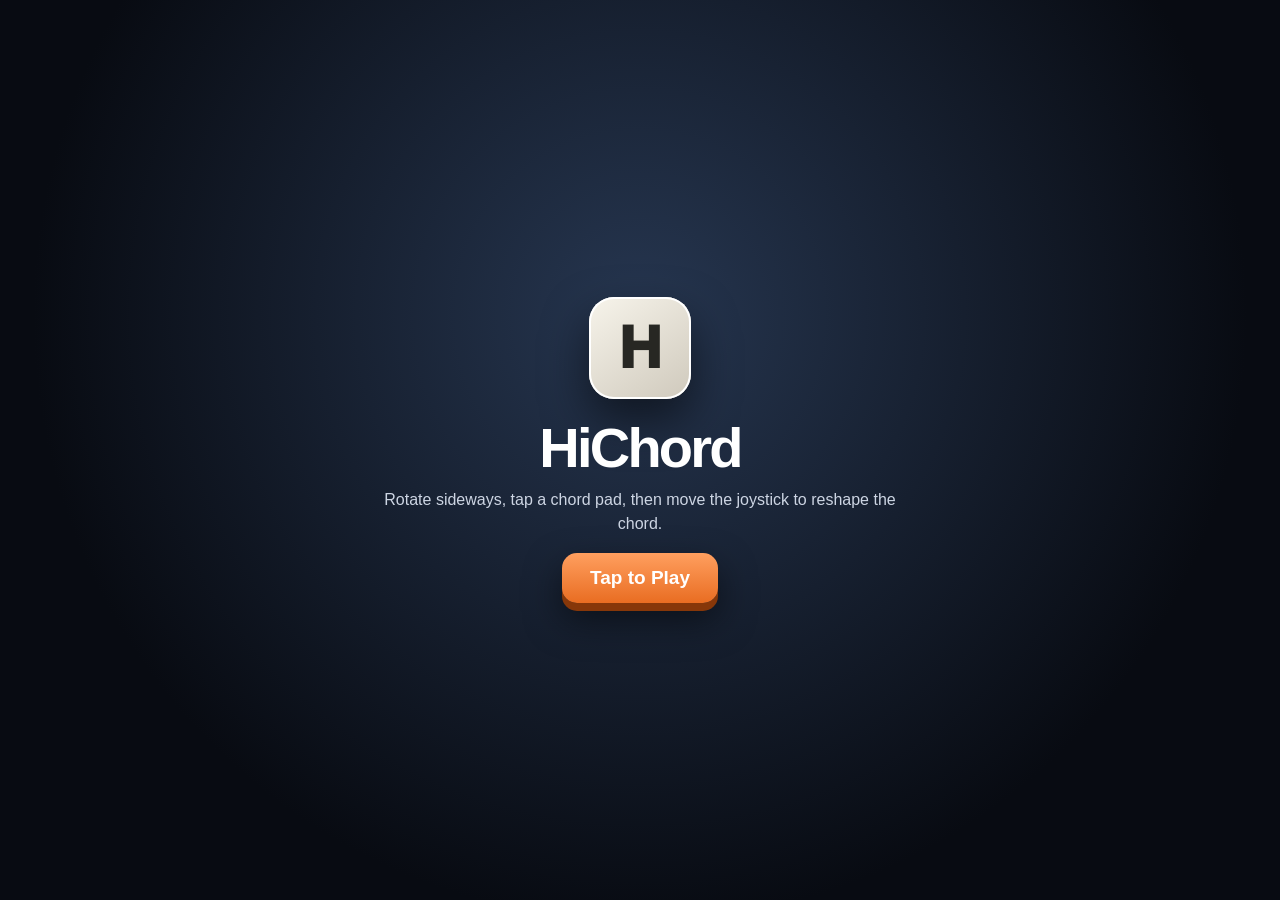
==== commit 4c39a9ab: "Smooth audio transitions, fix iPhone scaling, and add haptic feedback" ====
--- a/hichord/index.html
+++ b/hichord/index.html
@@ -1 +1,75 @@
-<!doctype html><html lang="en"><head><meta charset="utf-8"><meta name="viewport" content="width=device-width,initial-scale=1,maximum-scale=1,user-scalable=no,viewport-fit=cover"><meta name="theme-color" content="#0f1320"><meta name="color-scheme" content="dark"><meta name="apple-mobile-web-app-capable" content="yes"><meta name="apple-mobile-web-app-status-bar-style" content="black-translucent"><meta name="apple-mobile-web-app-title" content="HiChord"><link rel="manifest" href="./manifest.webmanifest"><link rel="apple-touch-icon" href="./icon.svg"><link rel="icon" href="./icon.svg" type="image/svg+xml"><title>HiChord</title><style>:root{--bg:#111722;--bg2:#0a0e16;--case:#efede7;--case2:#cbc8c0;--well:#20211f;--pad:#f9f6ec;--pad2:#d7d1c4;--orange:#f47f2c;--yellow:#f3bd1f;--red:#e8464b;--gray:#aaa9a5;--ink:#252522;--muted:#837f76;--safe-top:env(safe-area-inset-top,0px);--safe-right:env(safe-area-inset-right,0px);--safe-bottom:env(safe-area-inset-bottom,0px);--safe-left:env(safe-area-inset-left,0px)}*{box-sizing:border-box;-webkit-tap-highlight-color:transparent}body,html{margin:0;width:100%;height:100%;overflow:hidden;background:radial-gradient(circle at 18% 12%,#26334c 0,transparent 34%),linear-gradient(145deg,var(--bg),var(--bg2));font-family:Inter,ui-rounded,-apple-system,BlinkMacSystemFont,"SF Pro Rounded","Segoe UI",sans-serif;touch-action:none;overscroll-behavior:none;-webkit-user-select:none;user-select:none;-webkit-text-size-adjust:100%;text-size-adjust:100%}button,input{font:inherit}button{touch-action:none;-webkit-user-select:none;user-select:none}#app{width:100%;height:100%;padding:calc(8px + var(--safe-top)) calc(10px + var(--safe-right)) calc(8px + var(--safe-bottom)) calc(10px + var(--safe-left));display:flex;align-items:center;justify-content:center}.device{width:min(1180px,100%);height:min(96vh,760px);background:linear-gradient(145deg,#f7f5ef,var(--case) 45%,var(--case2));border-radius:clamp(18px,3vw,36px);padding:clamp(10px,2.2vw,24px);display:grid;grid-template-columns:31% 69%;gap:clamp(8px,1.8vw,18px);box-shadow:0 30px 80px #0009,inset 0 0 0 2px #fff8,inset 0 -8px 18px #0002;position:relative}.left{min-width:0;min-height:0;position:relative;display:grid;grid-template-rows:auto 1fr auto;padding:clamp(4px,1vw,12px)}.brand{color:#292925;font-weight:950;letter-spacing:-.06em;font-size:clamp(20px,4.8vw,54px);line-height:1}.speaker{align-self:center;justify-self:center;width:min(78%,240px);aspect-ratio:1;border-radius:50%;background:radial-gradient(circle,#2b2b28 0 2.2px,transparent 2.8px) 0 0/14px 14px;-webkit-mask-image:radial-gradient(circle,#000 0 68%,transparent 69%);mask-image:radial-gradient(circle,#000 0 68%,transparent 69%);opacity:.88}.lower-left{display:grid;grid-template-columns:1fr auto;align-items:end;gap:10px}.joystick-wrap{width:min(100%,210px);aspect-ratio:1;position:relative;display:flex;align-items:center;justify-content:center;touch-action:none}.joy-dots{position:absolute;inset:4%;border-radius:50%;background:radial-gradient(circle at 50% 2%,#4d4b45 0 2px,transparent 3px),radial-gradient(circle at 84% 16%,#4d4b45 0 2px,transparent 3px),radial-gradient(circle at 98% 50%,#4d4b45 0 2px,transparent 3px),radial-gradient(circle at 84% 84%,#4d4b45 0 2px,transparent 3px),radial-gradient(circle at 50% 98%,#4d4b45 0 2px,transparent 3px),radial-gradient(circle at 16% 84%,#4d4b45 0 2px,transparent 3px),radial-gradient(circle at 2% 50%,#4d4b45 0 2px,transparent 3px),radial-gradient(circle at 16% 16%,#4d4b45 0 2px,transparent 3px);pointer-events:none}.joystick{width:48%;aspect-ratio:1;border-radius:50%;position:relative;z-index:3;background:radial-gradient(circle at 34% 26%,#fff 0 10%,#f4f0e6 25%,#d8d1c2 62%,#aaa294 100%);box-shadow:0 10px 18px #0007,inset 0 0 0 2px #fff9,inset 0 -8px 12px #0002;transition:transform .14s cubic-bezier(.22,1.6,.36,1);pointer-events:none}.joystick.dragging{transition:none}.volume{display:flex;flex-direction:column;align-items:center;gap:4px;color:#5f5b53;font-size:10px;font-weight:800}.knob{appearance:none;-webkit-appearance:none;width:34px;height:118px;writing-mode:vertical-lr;direction:rtl;accent-color:var(--orange)}.right{min-width:0;min-height:0;display:grid;grid-template-rows:16% 84%;gap:clamp(6px,1vw,10px)}.topbar{display:grid;grid-template-columns:1.35fr 1fr 1fr 1fr;gap:clamp(5px,1vw,10px)}.display{border-radius:clamp(7px,1.2vw,13px);background:linear-gradient(#282a29,#0d0f0f);color:var(--orange);font-family:ui-monospace,SFMono-Regular,Menlo,monospace;font-weight:950;font-size:clamp(16px,4.2vw,48px);display:flex;align-items:center;justify-content:center;text-shadow:0 0 13px #f47f2c88;box-shadow:inset 0 0 0 2px #000,inset 0 0 20px #000b,0 4px 0 #0004;padding:0 6px;overflow:hidden;white-space:nowrap}.topbtn{border:0;border-radius:clamp(7px,1.2vw,13px);color:#fff;font-size:clamp(18px,4vw,45px);font-weight:900;box-shadow:0 6px 0 #0004,inset 0 2px 0 #fff6;transition:.07s transform,.07s box-shadow,.07s filter;cursor:pointer}.topbtn.active,.topbtn:active{transform:translateY(4px);box-shadow:0 2px 0 #0004,inset 0 1px 0 #fff5;filter:saturate(1.15)}.key{background:linear-gradient(#c7c7c5,#999995)}.strum{background:linear-gradient(#ffd94c,#e8ac0a)}.hold{background:linear-gradient(#ff6468,#dc3036)}.pad-well{min-width:0;min-height:0;background:linear-gradient(#383a36,#1c1d1b);border-radius:clamp(10px,1.5vw,16px);padding:clamp(5px,1vw,10px);box-shadow:inset 0 0 0 2px #0008}.pads{width:100%;height:100%;display:grid;grid-template-columns:repeat(8,1fr);grid-template-rows:42% 58%;gap:clamp(4px,.8vw,8px)}.pad{border:0;border-radius:clamp(7px,1.2vw,12px);background:linear-gradient(145deg,var(--pad),var(--pad2));color:#89847a;font-weight:950;font-size:clamp(22px,6vw,64px);box-shadow:0 6px 0 #aaa397,inset 0 2px 0 #fff;transition:.05s transform,.05s box-shadow,.05s background,.05s color;cursor:pointer;touch-action:none}.pad.pressed,.pad.selected{transform:translateY(4px);box-shadow:0 2px 0 #9c4a13,inset 0 2px 0 #fff5;background:linear-gradient(#ffa766,#e86b21);color:#fff}.p2{grid-column:1/3}.p4{grid-column:3/6}.p6{grid-column:6/9}.p1{grid-column:1/3}.p3{grid-column:3/5}.p5{grid-column:5/7}.p7{grid-column:7/9}.hud{position:absolute;left:50%;bottom:calc(10px + var(--safe-bottom));transform:translateX(-50%);z-index:20;display:flex;gap:8px;align-items:center;pointer-events:none}.pill{background:#080b11cc;color:#fff;border:1px solid #ffffff22;border-radius:999px;padding:7px 12px;font-size:12px;font-weight:750;box-shadow:0 8px 24px #0007;backdrop-filter:blur(12px)}.pill b{color:#ff9b56}.icon-btn{pointer-events:auto;border:1px solid #ffffff25;background:#080b11d9;color:#fff;width:36px;height:36px;border-radius:50%;font-size:18px;display:grid;place-items:center;box-shadow:0 8px 24px #0007}.sound-btn{width:auto;min-width:58px;padding:0 10px;border-radius:999px;font-size:11px;font-weight:900;letter-spacing:.06em}.sound-btn.active{background:linear-gradient(#55d9ff,#207bb5);border-color:#8ee7ff;color:#fff}.overlay{position:fixed;inset:0;z-index:100;display:flex;align-items:center;justify-content:center;padding:calc(22px + var(--safe-top)) calc(22px + var(--safe-right)) calc(22px + var(--safe-bottom)) calc(22px + var(--safe-left));background:radial-gradient(circle at 50% 35%,#263650,#080b12 70%);color:#fff;text-align:center}.overlay.hidden{display:none}.start-card{max-width:520px}.app-icon{width:108px;height:108px;margin:0 auto 18px;border-radius:26px;background:linear-gradient(145deg,#f7f4eb,#cfc9bc);color:#272723;display:grid;place-items:center;font-size:62px;font-weight:1000;box-shadow:0 20px 45px #0008,inset 0 0 0 2px #fff}.start-card h1{font-size:clamp(34px,8vw,58px);margin:0 0 10px;letter-spacing:-.05em}.start-card p{color:#cdd5e3;line-height:1.5;margin:0 auto 20px}.start{border:0;border-radius:16px;background:linear-gradient(#ff9f5f,#e96d22);color:#fff;padding:15px 30px;font-size:20px;font-weight:900;box-shadow:0 9px 0 #873709,0 16px 36px #0008}.start:active{transform:translateY(5px);box-shadow:0 4px 0 #873709,0 11px 28px #0008}.install-help{position:fixed;inset:0;z-index:90;background:#080b12e8;color:#fff;display:none;align-items:center;justify-content:center;padding:26px;backdrop-filter:blur(14px)}.install-help.show{display:flex}.help-card{max-width:540px;background:#161d2b;border:1px solid #ffffff1c;border-radius:24px;padding:24px;box-shadow:0 30px 80px #000b}.help-card h2{margin:0 0 10px}.help-card ol{line-height:1.7;padding-left:22px}.help-card button{border:0;border-radius:12px;padding:11px 18px;font-weight:850}.rotate{position:fixed;inset:0;z-index:80;display:none;align-items:center;justify-content:center;background:#080b12;color:#fff;text-align:center;padding:30px}.rotate .phone{font-size:72px;display:block;animation:turn 1.8s ease-in-out infinite}@keyframes turn{0%,25%{transform:rotate(0)}100%,75%{transform:rotate(90deg)}}@media (orientation:portrait) and (max-width:720px){.rotate{display:flex}}@media(max-height:480px){.device{height:96vh}.brand{font-size:24px}.speaker{width:58%}.joystick-wrap{width:min(88%,150px)}.knob{height:80px}.hud{bottom:4px}}</style></head><body><div id="app"><main class="device" aria-label="HiChord playable instrument"><section class="left"><div class="brand">HiChord</div><div class="speaker" aria-hidden="true"></div><div class="lower-left"><div class="joystick-wrap" id="joyArea" aria-label="Chord modifier joystick"><div class="joy-dots"></div><div class="joystick" id="joyStick"></div></div><label class="volume">VOL <input id="volume" class="knob" type="range" min="0" max="1" value=".72" step=".01" aria-label="Volume"></label></div></section><section class="right"><div class="topbar"><div class="display" id="display">C</div><button class="topbtn key" id="keyBtn" aria-label="Change key">⌕</button> <button class="topbtn strum" id="strumBtn" aria-label="Toggle strum">∿</button> <button class="topbtn hold" id="holdBtn" aria-label="Toggle hold">◷</button></div><div class="pad-well"><div class="pads"><button class="pad p2" data-degree="1">2</button> <button class="pad p4" data-degree="3">4</button> <button class="pad p6" data-degree="5">6</button> <button class="pad p1" data-degree="0">1</button> <button class="pad p3" data-degree="2">3</button> <button class="pad p5" data-degree="4">5</button> <button class="pad p7" data-degree="6">7</button></div></div></section></main><div class="hud"><div class="pill"><b id="statusChord">C</b> · <span id="statusMod">Base</span> · <span id="statusSound">Warm</span></div><button class="icon-btn sound-btn" id="soundBtn" aria-label="Switch between warm and synth sounds">WARM</button> <button class="icon-btn" id="installBtn" aria-label="Install app">⇩</button></div></div><div class="overlay" id="startOverlay"><div class="start-card"><div class="app-icon">H</div><h1>HiChord</h1><p>A touch-first chord instrument for iPhone. Rotate sideways, tap a chord pad, then move the joystick to reshape it.</p><button class="start" id="startBtn">Tap to Play</button></div></div><div class="install-help" id="installHelp"><div class="help-card"><h2>Add HiChord to your iPhone</h2><ol><li>Open this page in <b>Safari</b>.</li><li>Tap the <b>Share</b> button.</li><li>Choose <b>Add to Home Screen</b>.</li><li>Open HiChord from the new icon.</li></ol><button id="closeHelp">Done</button></div></div><div class="rotate"><div><span class="phone">▯</span><h2>Rotate your iPhone</h2><p>HiChord is designed to play in landscape.</p></div></div><script>(()=>{"use strict";const e=["C","C♯","D","E♭","E","F","F♯","G","A♭","A","B♭","B"],t=[0,2,4,5,7,9,11],n=["maj","min","min","maj","maj","min","dim"],a={base:"Base",flip:"Major / minor",dom7:"Dominant 7",maj7:"Major 7",nine:"Ninth",sus4:"Sus 4",sweet:"Sixth",dim:"Diminished",aug:"Augmented"};let s=null,i=null,o=null,r=[],l=Number(localStorage.getItem("hc-key")||0),c=Number(localStorage.getItem("hc-degree")||0),d="base",u="1"===localStorage.getItem("hc-strum"),m="1"===localStorage.getItem("hc-hold"),v=localStorage.getItem("hc-sound")||"warm",g=null,h="";const p=e=>document.querySelector(e),y=p("#display"),f=p("#statusChord"),L=p("#statusMod"),w=p("#statusSound"),E=p("#joyArea"),S=p("#joyStick"),B=p("#volume"),j=p("#startOverlay"),A=p("#installHelp");function T(){s||(s=new(window.AudioContext||window.webkitAudioContext),i=s.createGain(),o=s.createDynamicsCompressor(),o.threshold.value=-18,o.knee.value=20,o.ratio.value=3.5,o.attack.value=.004,o.release.value=.24,i.gain.value=Number(localStorage.getItem("hc-volume")||B.value),B.value=i.gain.value,i.connect(o),o.connect(s.destination)),"suspended"===s.state&&s.resume()}function k(e=.12){if(!s)return;const t=s.currentTime;for(const n of r)try{n.gain.gain.cancelScheduledValues(t),n.gain.gain.setTargetAtTime(1e-4,t,e/3),n.osc.stop(t+e+.08),n.overtone?.stop(t+e+.08)}catch{}r=[]}function I(o=!1){T();const g=[l,c,d,u,m,v].join(":");if(!o&&g===h)return;h=g,k(.065);const p=(l+t[c])%12,E=n[c],S=function(e,t){let n=e;return"flip"===t&&(n="maj"===e?"min":"maj"),"dim"===t&&(n="dim"),"aug"===t&&(n="aug"),"dom7"===t?[0,4,7,10]:"maj7"===t?"min"===n?[0,3,7,11]:[0,4,7,11]:"nine"===t?"min"===n?[0,3,7,10,14]:[0,4,7,10,14]:"sus4"===t?[0,5,7]:"sweet"===t?"min"===n?[0,3,7,9]:[0,4,7,9]:{maj:[0,4,7],min:[0,3,7],dim:[0,3,6],aug:[0,4,8]}[n]||[0,4,7]}(E,d),B=48+l+t[c],j=s.currentTime+.015;S.forEach((e,t)=>{let n=B+e+(0===t?-12:0);!function(e,t,n,a){const o=s.createOscillator(),l=s.createOscillator(),c=s.createGain(),d=s.createGain(),u=s.createBiquadFilter();o.frequency.value=e,u.type="lowpass","synth"===v?(o.type="sawtooth",l.type="sawtooth",o.detune.value=-7,l.detune.value=7,l.frequency.value=e,u.frequency.value=1450,u.Q.value=2.2,d.gain.value=.34):(o.type=0===n?"triangle":"sine",l.type="sine",l.frequency.value=2.002*e,u.frequency.value=2400,u.Q.value=.65);const m=("synth"===v?.085:.12)/(1+.075*n);if("synth"!==v&&(d.gain.value=.12*m),o.connect(u),l.connect(d),d.connect(u),u.connect(c),c.connect(i),c.gain.setValueAtTime(1e-4,t),c.gain.exponentialRampToValueAtTime(m,t+("synth"===v?.008:.018)),c.gain.exponentialRampToValueAtTime(m*("synth"===v?.42:.58),t+("synth"===v?.22:.34)),"synth"===v&&(u.frequency.setValueAtTime(2600,t),u.frequency.exponentialRampToValueAtTime(900,t+.42)),!a){const e=t+("synth"===v?1.25:1.65);c.gain.exponentialRampToValueAtTime(1e-4,e),o.stop(e+.07),l.stop(e+.07)}o.start(t),l.start(t),r.push({osc:o,gain:c,overtone:l})}(440*Math.pow(2,(n-69)/12),j+(u?.055*t:0),t,m)});const A=function(t,n,a){const s=e[t];return"flip"===a?s+("maj"===n?"m":""):"dom7"===a?s+"7":"maj7"===a?s+("min"===n?"mMaj7":"maj7"):"nine"===a?s+("min"===n?"m9":"9"):"sus4"===a?s+"sus4":"sweet"===a?s+("min"===n?"m6":"6"):"dim"===a?s+"dim":"aug"===a?s+"aug":s+("min"===n?"m":"dim"===n?"dim":"")}(p,E,d);y.textContent=A,f.textContent=A,L.textContent=a[d],w.textContent="synth"===v?"Synth":"Warm",document.querySelectorAll(".pad").forEach(e=>e.classList.toggle("selected",Number(e.dataset.degree)===c))}function b(e,t){const n=E.getBoundingClientRect();let a=(e-(n.left+n.width/2))/(n.width/2),s=(t-(n.top+n.height/2))/(n.height/2);const i=Math.hypot(a,s);i>1&&(a/=i,s/=i),S.style.transform=`translate(${42*a}%,${42*s}%)`;const o=function(e,t){if(Math.hypot(e,t)<.24)return"base";const n=180*Math.atan2(t,e)/Math.PI,a=[["maj7",0],["nine",45],["sus4",90],["sweet",135],["dim",180],["aug",-135],["flip",-90],["dom7",-45]];let s="base",i=999;for(const[e,t]of a){const a=Math.abs(((n-t+180)%360+360)%360-180);a<i&&(i=a,s=e)}return s}(a,s);o!==d&&(d=o,I(!0))}function C(e){if(!e||null==e.pointerId||null==g||e.pointerId===g){if(null!=g)try{E.releasePointerCapture?.(g)}catch{}g=null,S.classList.remove("dragging"),d="base",S.style.transform="translate(0,0)",I(!0)}}E.addEventListener("pointerdown",e=>{e.preventDefault(),g=e.pointerId,S.classList.add("dragging"),E.setPointerCapture?.(e.pointerId),b(e.clientX,e.clientY)}),E.addEventListener("pointermove",e=>{e.pointerId===g&&b(e.clientX,e.clientY)}),E.addEventListener("pointerup",C),E.addEventListener("pointercancel",C),E.addEventListener("lostpointercapture",C),window.addEventListener("pointerup",C,!0),window.addEventListener("pointercancel",C,!0),window.addEventListener("blur",()=>C()),document.addEventListener("touchend",()=>C(),{passive:!0}),document.addEventListener("touchcancel",()=>C(),{passive:!0}),document.querySelectorAll(".pad").forEach(e=>{e.addEventListener("pointerdown",t=>{var n;t.preventDefault(),e.classList.add("pressed"),n=Number(e.dataset.degree),c=n,localStorage.setItem("hc-degree",n),I(!0)});const t=()=>e.classList.remove("pressed");e.addEventListener("pointerup",t),e.addEventListener("pointercancel",t),e.addEventListener("pointerleave",t)}),p("#keyBtn").addEventListener("click",()=>{l=(l+1)%12,localStorage.setItem("hc-key",l),I(!0)}),p("#strumBtn").addEventListener("click",()=>{u=!u,localStorage.setItem("hc-strum",u?"1":"0"),p("#strumBtn").classList.toggle("active",u),I(!0)}),p("#holdBtn").addEventListener("click",()=>{m=!m,localStorage.setItem("hc-hold",m?"1":"0"),p("#holdBtn").classList.toggle("active",m),I(!0)}),p("#soundBtn").addEventListener("click",()=>{v="warm"===v?"synth":"warm",localStorage.setItem("hc-sound",v),p("#soundBtn").textContent="synth"===v?"SYNTH":"WARM",p("#soundBtn").classList.toggle("active","synth"===v),I(!0)}),B.addEventListener("input",()=>{T(),i.gain.setTargetAtTime(Number(B.value),s.currentTime,.025),localStorage.setItem("hc-volume",B.value)}),p("#startBtn").addEventListener("click",async()=>{T(),await s.resume(),j.classList.add("hidden"),I(!0)}),p("#installBtn").addEventListener("click",()=>A.classList.add("show")),p("#closeHelp").addEventListener("click",()=>A.classList.remove("show"));(window.matchMedia("(display-mode: standalone)").matches||navigator.standalone)&&(p("#installBtn").style.display="none"),p("#strumBtn").classList.toggle("active",u),p("#holdBtn").classList.toggle("active",m),p("#soundBtn").textContent="synth"===v?"SYNTH":"WARM",p("#soundBtn").classList.toggle("active","synth"===v),w.textContent="synth"===v?"Synth":"Warm",document.querySelectorAll(".pad").forEach(e=>e.classList.toggle("selected",Number(e.dataset.degree)===c));for(const e of["gesturestart","gesturechange","gestureend"])document.addEventListener(e,e=>e.preventDefault(),{passive:!1});document.addEventListener("dblclick",e=>e.preventDefault(),{passive:!1});let x=0;document.addEventListener("touchend",e=>{const t=Date.now();t-x<350&&e.preventDefault(),x=t},{passive:!1}),window.addEventListener("pagehide",()=>C()),window.addEventListener("pageshow",()=>C()),document.addEventListener("visibilitychange",()=>{document.hidden&&(C(),k(.08))}),"serviceWorker"in navigator&&window.addEventListener("load",()=>navigator.serviceWorker.register("./service-worker.js").catch(()=>{}))})()</script></body></html>+<!doctype html>
+<html lang="en">
+<head>
+  <meta charset="utf-8">
+  <meta name="viewport" content="width=device-width,initial-scale=1,maximum-scale=1,user-scalable=no,viewport-fit=cover">
+  <meta name="theme-color" content="#0f1320">
+  <meta name="color-scheme" content="dark">
+  <meta name="apple-mobile-web-app-capable" content="yes">
+  <meta name="apple-mobile-web-app-status-bar-style" content="black-translucent">
+  <meta name="apple-mobile-web-app-title" content="HiChord">
+  <link rel="manifest" href="./manifest.webmanifest">
+  <link rel="apple-touch-icon" href="./icon.svg">
+  <link rel="icon" href="./icon.svg" type="image/svg+xml">
+  <title>HiChord</title>
+  <style>
+    :root{--orange:#f47f2c;--yellow:#f3bd1f;--red:#e8464b;--safe-t:env(safe-area-inset-top,0px);--safe-r:env(safe-area-inset-right,0px);--safe-b:env(safe-area-inset-bottom,0px);--safe-l:env(safe-area-inset-left,0px)}
+    *{box-sizing:border-box;-webkit-tap-highlight-color:transparent}
+    html,body{position:fixed;inset:0;margin:0;width:100%;height:100%;overflow:hidden;background:radial-gradient(circle at 18% 12%,#26334c 0,transparent 34%),linear-gradient(145deg,#111722,#090d15);font-family:ui-rounded,-apple-system,BlinkMacSystemFont,"SF Pro Rounded","Segoe UI",sans-serif;touch-action:none;overscroll-behavior:none;-webkit-user-select:none;user-select:none;-webkit-text-size-adjust:none;text-size-adjust:none}
+    button,input{font:inherit}button{touch-action:none;-webkit-user-select:none;user-select:none}
+    #app{position:fixed;inset:0;width:100%;height:100%;overflow:hidden;padding:calc(7px + var(--safe-t)) calc(9px + var(--safe-r)) calc(7px + var(--safe-b)) calc(9px + var(--safe-l));display:grid;place-items:center}
+    .device{width:100%;height:100%;min-width:0;min-height:0;background:linear-gradient(145deg,#f8f6f0,#ebe8df 48%,#cbc8c0);border-radius:clamp(15px,2.5vw,32px);padding:clamp(8px,1.7vw,20px);display:grid;grid-template-columns:31% 69%;gap:clamp(7px,1.4vw,16px);box-shadow:0 24px 70px #0009,inset 0 0 0 2px #fff8,inset 0 -8px 18px #0002;contain:layout paint}
+    .left{min-width:0;min-height:0;display:grid;grid-template-rows:auto 1fr auto;padding:clamp(3px,.8vw,9px)}
+    .brand{color:#292925;font-weight:950;letter-spacing:-.06em;font-size:clamp(17px,4.3vh,44px);line-height:1}
+    .speaker{align-self:center;justify-self:center;width:min(73%,29vh);aspect-ratio:1;border-radius:50%;opacity:.88;background:radial-gradient(circle,#2b2b28 0 2px,transparent 2.7px) 0 0/13px 13px;-webkit-mask-image:radial-gradient(circle,#000 0 68%,transparent 69%);mask-image:radial-gradient(circle,#000 0 68%,transparent 69%)}
+    .lower-left{display:grid;grid-template-columns:minmax(0,1fr) auto;align-items:end;gap:8px;min-height:0}
+    .joystick-wrap{width:min(100%,25vh);aspect-ratio:1;position:relative;display:flex;align-items:center;justify-content:center;touch-action:none;justify-self:start}
+    .joy-dots{position:absolute;inset:4%;border-radius:50%;pointer-events:none;background:radial-gradient(circle at 50% 2%,#4d4b45 0 2px,transparent 3px),radial-gradient(circle at 84% 16%,#4d4b45 0 2px,transparent 3px),radial-gradient(circle at 98% 50%,#4d4b45 0 2px,transparent 3px),radial-gradient(circle at 84% 84%,#4d4b45 0 2px,transparent 3px),radial-gradient(circle at 50% 98%,#4d4b45 0 2px,transparent 3px),radial-gradient(circle at 16% 84%,#4d4b45 0 2px,transparent 3px),radial-gradient(circle at 2% 50%,#4d4b45 0 2px,transparent 3px),radial-gradient(circle at 16% 16%,#4d4b45 0 2px,transparent 3px)}
+    .joystick{width:48%;aspect-ratio:1;border-radius:50%;position:relative;z-index:3;pointer-events:none;background:radial-gradient(circle at 34% 26%,#fff 0 10%,#f4f0e6 25%,#d8d1c2 62%,#aaa294 100%);box-shadow:0 9px 17px #0007,inset 0 0 0 2px #fff9,inset 0 -7px 11px #0002;transform:translate3d(0,0,0);transition:transform .16s cubic-bezier(.18,1.55,.32,1)}
+    .joystick.dragging{transition:none}.volume{display:flex;flex-direction:column;align-items:center;gap:3px;color:#5f5b53;font-size:9px;font-weight:850}.knob{appearance:none;-webkit-appearance:none;width:30px;height:min(16vh,104px);writing-mode:vertical-lr;direction:rtl;accent-color:var(--orange);touch-action:pan-y}
+    .right{min-width:0;min-height:0;display:grid;grid-template-rows:16% 84%;gap:clamp(5px,.8vw,9px)}.topbar{display:grid;grid-template-columns:1.35fr 1fr 1fr 1fr;gap:clamp(4px,.8vw,9px);min-height:0}.display,.topbtn{border-radius:clamp(6px,1vw,12px)}
+    .display{min-width:0;background:linear-gradient(#282a29,#0d0f0f);color:var(--orange);display:flex;align-items:center;justify-content:center;font:950 clamp(15px,6.4vh,44px) ui-monospace,SFMono-Regular,Menlo,monospace;text-shadow:0 0 13px #f47f2c88;box-shadow:inset 0 0 0 2px #000,inset 0 0 18px #000b,0 4px 0 #0004;padding:0 5px;overflow:hidden;white-space:nowrap}
+    .topbtn{border:0;color:#fff;font-size:clamp(17px,6.2vh,42px);font-weight:900;min-width:0;box-shadow:0 5px 0 #0004,inset 0 2px 0 #fff6;transition:.06s transform,.06s box-shadow,.06s filter}.topbtn.active,.topbtn.pressed{transform:translateY(3px);box-shadow:0 2px 0 #0004,inset 0 1px 0 #fff5;filter:saturate(1.15)}
+    .key{background:linear-gradient(#c7c7c5,#999995)}.strum{background:linear-gradient(#ffd94c,#e8ac0a)}.hold{background:linear-gradient(#ff6468,#dc3036)}
+    .pad-well{min-width:0;min-height:0;background:linear-gradient(#383a36,#1c1d1b);border-radius:clamp(8px,1.2vw,14px);padding:clamp(4px,.8vw,9px);box-shadow:inset 0 0 0 2px #0008}.pads{width:100%;height:100%;display:grid;grid-template-columns:repeat(8,1fr);grid-template-rows:42% 58%;gap:clamp(3px,.65vw,7px)}
+    .pad{border:0;border-radius:clamp(6px,1vw,11px);background:linear-gradient(145deg,#faf7ed,#d7d1c4);color:#89847a;font-weight:950;font-size:clamp(21px,8.2vh,58px);box-shadow:0 5px 0 #aaa397,inset 0 2px 0 #fff;transition:.045s transform,.045s box-shadow,.045s background,.045s color;touch-action:none}.pad.pressed,.pad.selected{transform:translateY(3px);box-shadow:0 2px 0 #9c4a13,inset 0 2px 0 #fff5;background:linear-gradient(#ffa766,#e86b21);color:#fff}
+    .p2{grid-column:1/3}.p4{grid-column:3/6}.p6{grid-column:6/9}.p1{grid-column:1/3}.p3{grid-column:3/5}.p5{grid-column:5/7}.p7{grid-column:7/9}
+    .hud{position:fixed;left:50%;bottom:calc(6px + var(--safe-b));transform:translateX(-50%);z-index:20;display:flex;gap:7px;align-items:center;pointer-events:none}.pill,.icon-btn{background:#080b11d9;color:#fff;border:1px solid #ffffff25;box-shadow:0 8px 24px #0008;backdrop-filter:blur(12px)}.pill{border-radius:999px;padding:6px 11px;font-size:11px;font-weight:800;white-space:nowrap}.pill b{color:#ff9b56}.icon-btn{pointer-events:auto;height:34px;border-radius:999px;padding:0 10px;font-size:11px;font-weight:900;letter-spacing:.05em;touch-action:none}.sound-btn.active{background:linear-gradient(#55d9ff,#207bb5);border-color:#8ee7ff}.install-btn{width:34px;padding:0;border-radius:50%;font-size:17px}
+    .overlay,.install-help,.rotate{position:fixed;inset:0;color:#fff;align-items:center;justify-content:center;text-align:center;padding:calc(22px + var(--safe-t)) calc(22px + var(--safe-r)) calc(22px + var(--safe-b)) calc(22px + var(--safe-l))}.overlay{z-index:100;display:flex;background:radial-gradient(circle at 50% 35%,#263650,#080b12 70%)}.overlay.hidden{display:none}.start-card{max-width:520px}.app-icon{width:102px;height:102px;margin:0 auto 16px;border-radius:25px;background:linear-gradient(145deg,#f7f4eb,#cfc9bc);color:#272723;display:grid;place-items:center;font-size:59px;font-weight:1000;box-shadow:0 20px 45px #0008,inset 0 0 0 2px #fff}.start-card h1{font-size:clamp(34px,8vw,56px);margin:0 0 8px;letter-spacing:-.05em}.start-card p{color:#cdd5e3;line-height:1.45;margin:0 auto 18px}.start{border:0;border-radius:15px;background:linear-gradient(#ff9f5f,#e96d22);color:#fff;padding:14px 28px;font-size:19px;font-weight:900;box-shadow:0 8px 0 #873709,0 16px 36px #0008;touch-action:none}.start.pressed{transform:translateY(4px);box-shadow:0 4px 0 #873709,0 11px 28px #0008}.install-help{z-index:90;background:#080b12eb;display:none;backdrop-filter:blur(14px)}.install-help.show{display:flex}.help-card{max-width:520px;background:#161d2b;border:1px solid #ffffff1c;border-radius:22px;padding:22px;text-align:left;line-height:1.6}.help-card button{border:0;border-radius:11px;padding:10px 17px;font-weight:850}.rotate{z-index:80;display:none;background:#080b12}.phone{font-size:68px;display:block;animation:turn 1.8s ease-in-out infinite}@keyframes turn{0%,25%{transform:rotate(0)}75%,100%{transform:rotate(90deg)}}#hapticSwitch{position:fixed;left:-1000px;top:-1000px;width:1px;height:1px;opacity:.001}@media(orientation:portrait) and (max-width:720px){.rotate{display:flex}}@media(max-height:420px){.brand{font-size:17px}.speaker{width:min(58%,20vh)}.joystick-wrap{width:min(100%,22vh)}.knob{height:72px}.hud{bottom:2px}.pill{display:none}}
+  </style>
+</head>
+<body>
+<input id="hapticSwitch" type="checkbox" switch aria-hidden="true" tabindex="-1">
+<div id="app"><main class="device" id="device" aria-label="HiChord playable instrument"><section class="left"><div class="brand">HiChord</div><div class="speaker" aria-hidden="true"></div><div class="lower-left"><div class="joystick-wrap" id="joyArea" aria-label="Chord modifier joystick"><div class="joy-dots"></div><div class="joystick" id="joyStick"></div></div><label class="volume">VOL<input id="volume" class="knob" type="range" min="0" max="1" value=".68" step=".01" aria-label="Volume"></label></div></section><section class="right"><div class="topbar"><div class="display" id="display">C</div><button class="topbtn key" id="keyBtn" aria-label="Change key">⌕</button><button class="topbtn strum" id="strumBtn" aria-label="Toggle strum">∿</button><button class="topbtn hold" id="holdBtn" aria-label="Toggle hold">◷</button></div><div class="pad-well"><div class="pads"><button class="pad p2" data-degree="1">2</button><button class="pad p4" data-degree="3">4</button><button class="pad p6" data-degree="5">6</button><button class="pad p1" data-degree="0">1</button><button class="pad p3" data-degree="2">3</button><button class="pad p5" data-degree="4">5</button><button class="pad p7" data-degree="6">7</button></div></div></section></main><div class="hud"><div class="pill"><b id="statusChord">C</b> · <span id="statusMod">Base</span> · <span id="statusSound">Warm</span></div><button class="icon-btn sound-btn" id="soundBtn" aria-label="Change sound">WARM</button><button class="icon-btn install-btn" id="installBtn" aria-label="Install app">⇩</button></div></div>
+<div class="overlay" id="startOverlay"><div class="start-card"><div class="app-icon">H</div><h1>HiChord</h1><p>Rotate sideways, tap a chord pad, then move the joystick to reshape the chord.</p><button class="start" id="startBtn">Tap to Play</button></div></div><div class="install-help" id="installHelp"><div class="help-card"><h2>Add HiChord to your iPhone</h2><ol><li>Open this page in <b>Safari</b>.</li><li>Tap the <b>Share</b> button.</li><li>Choose <b>Add to Home Screen</b>.</li><li>Open HiChord from the new icon.</li></ol><button id="closeHelp">Done</button></div></div><div class="rotate"><div><span class="phone">▯</span><h2>Rotate your iPhone</h2><p>HiChord is designed for landscape.</p></div></div>
+<script>
+(()=>{'use strict';
+const N=['C','C♯','D','E♭','E','F','F♯','G','A♭','A','B♭','B'],SCALE=[0,2,4,5,7,9,11],QUALITY=['maj','min','min','maj','maj','min','dim'];
+const MOD_LABEL={base:'Base',flip:'Major / minor',dom7:'Dominant 7',maj7:'Major 7',nine:'Ninth',sus4:'Sus 4',sweet:'Sixth',dim:'Diminished',aug:'Augmented'};
+const $=s=>document.querySelector(s);let ac=null,master=null,compressor=null,groups=[];let keyIndex=+(localStorage.getItem('hc-key')||0),degree=+(localStorage.getItem('hc-degree')||0),modifier='base';let strum=localStorage.getItem('hc-strum')==='1',hold=localStorage.getItem('hc-hold')==='1',sound=localStorage.getItem('hc-sound')||'warm',joyPointer=null,lastHaptic=0;
+const app=$('#app'),display=$('#display'),statusChord=$('#statusChord'),statusMod=$('#statusMod'),statusSound=$('#statusSound'),joyArea=$('#joyArea'),joyStick=$('#joyStick'),volume=$('#volume'),hapticSwitch=$('#hapticSwitch');
+function syncViewport(){const vv=window.visualViewport;app.style.width=Math.round(vv?.width||innerWidth)+'px';app.style.height=Math.round(vv?.height||innerHeight)+'px';app.style.left=Math.round(vv?.offsetLeft||0)+'px';app.style.top=Math.round(vv?.offsetTop||0)+'px'}window.visualViewport?.addEventListener('resize',syncViewport);window.visualViewport?.addEventListener('scroll',syncViewport);window.addEventListener('resize',syncViewport);window.addEventListener('orientationchange',()=>setTimeout(syncViewport,120));syncViewport();
+function haptic(kind='light'){const now=performance.now();if(kind==='light'&&now-lastHaptic<35)return;lastHaptic=now;try{if(navigator.vibrate)navigator.vibrate(kind==='strong'?18:kind==='medium'?11:6)}catch{}try{hapticSwitch.click()}catch{}}
+function pressVisual(el,on){el.classList.toggle('pressed',on)}
+function initAudio(){if(!ac){ac=new (window.AudioContext||window.webkitAudioContext)({latencyHint:'interactive'});master=ac.createGain();compressor=ac.createDynamicsCompressor();master.gain.value=+(localStorage.getItem('hc-volume')||volume.value);volume.value=master.gain.value;compressor.threshold.value=-12;compressor.knee.value=18;compressor.ratio.value=2.2;compressor.attack.value=.012;compressor.release.value=.22;const dc=ac.createBiquadFilter();dc.type='highpass';dc.frequency.value=22;dc.Q.value=.55;master.connect(dc);dc.connect(compressor);compressor.connect(ac.destination)}if(ac.state==='suspended')ac.resume()}
+function fadeGroup(group,seconds=.095){if(!group||group.released)return;group.released=true;const now=ac.currentTime,g=group.gain.gain;try{if(typeof g.cancelAndHoldAtTime==='function')g.cancelAndHoldAtTime(now);else g.cancelScheduledValues(now);g.linearRampToValueAtTime(.0001,now+seconds)}catch{}for(const o of group.oscs)try{o.stop(now+seconds+.04)}catch{}setTimeout(()=>{groups=groups.filter(x=>x!==group);try{group.gain.disconnect()}catch{}},(seconds+.08)*1000)}
+function fadeAll(seconds=.095){for(const g of [...groups])fadeGroup(g,seconds)}
+function voice(group,freq,start,index){const note=ac.createGain(),filter=ac.createBiquadFilter();note.gain.setValueAtTime(.0001,start);filter.type='lowpass';filter.Q.value=sound==='synth'?1.15:.65;const peak=(sound==='synth'?.040:.066)/(1+index*.07);if(sound==='synth'){const a=ac.createOscillator(),b=ac.createOscillator();a.type='sawtooth';b.type='sawtooth';a.frequency.value=freq;b.frequency.value=freq;a.detune.value=-5;b.detune.value=5;const mixA=ac.createGain(),mixB=ac.createGain();mixA.gain.value=.48;mixB.gain.value=.48;a.connect(mixA);b.connect(mixB);mixA.connect(filter);mixB.connect(filter);filter.frequency.setValueAtTime(650,start);filter.frequency.exponentialRampToValueAtTime(3300,start+.075);filter.frequency.exponentialRampToValueAtTime(1250,start+.55);a.start(start);b.start(start);group.oscs.push(a,b)}else{const a=ac.createOscillator(),b=ac.createOscillator();a.type=index===0?'triangle':'sine';b.type='sine';a.frequency.value=freq;b.frequency.value=freq*2.002;const bg=ac.createGain();bg.gain.value=.10;a.connect(filter);b.connect(bg);bg.connect(filter);filter.frequency.value=2300;a.start(start);b.start(start);group.oscs.push(a,b)}filter.connect(note);note.connect(group.gain);note.gain.exponentialRampToValueAtTime(peak,start+.028);note.gain.exponentialRampToValueAtTime(peak*.68,start+.32);if(!hold)note.gain.exponentialRampToValueAtTime(.0001,start+2.05)}
+function intervals(q,m){if(m==='flip')q=q==='maj'?'min':'maj';if(m==='dim')q='dim';if(m==='aug')q='aug';if(m==='dom7')return[0,4,7,10];if(m==='maj7')return q==='min'?[0,3,7,11]:[0,4,7,11];if(m==='nine')return q==='min'?[0,3,7,10,14]:[0,4,7,10,14];if(m==='sus4')return[0,5,7];if(m==='sweet')return q==='min'?[0,3,7,9]:[0,4,7,9];return{maj:[0,4,7],min:[0,3,7],dim:[0,3,6],aug:[0,4,8]}[q]||[0,4,7]}
+function label(root,q,m){const n=N[root];if(m==='flip')return n+(q==='maj'?'m':'');if(m==='dom7')return n+'7';if(m==='maj7')return n+(q==='min'?'mMaj7':'maj7');if(m==='nine')return n+(q==='min'?'m9':'9');if(m==='sus4')return n+'sus4';if(m==='sweet')return n+(q==='min'?'m6':'6');if(m==='dim')return n+'dim';if(m==='aug')return n+'aug';return n+(q==='min'?'m':q==='dim'?'dim':'')}
+function play(){initAudio();const now=ac.currentTime;fadeAll(.105);const root=(keyIndex+SCALE[degree])%12,q=QUALITY[degree],ints=intervals(q,modifier),base=48+keyIndex+SCALE[degree];const group={gain:ac.createGain(),oscs:[],released:false};group.gain.gain.setValueAtTime(.0001,now);group.gain.connect(master);groups.push(group);group.gain.gain.exponentialRampToValueAtTime(1,now+.042);ints.forEach((n,i)=>{const midi=base+n+(i===0?-12:0),freq=440*Math.pow(2,(midi-69)/12);voice(group,freq,now+.018+(strum?i*.055:0),i)});if(!hold)setTimeout(()=>fadeGroup(group,.20),2050);const text=label(root,q,modifier);display.textContent=text;statusChord.textContent=text;statusMod.textContent=MOD_LABEL[modifier];statusSound.textContent=sound==='synth'?'Synth':'Warm';document.querySelectorAll('.pad').forEach(p=>p.classList.toggle('selected',+p.dataset.degree===degree))}
+function setDegree(d){degree=d;localStorage.setItem('hc-degree',d);play()}
+function modFromVector(x,y){const mag=Math.hypot(x,y);if(mag<.24)return'base';const a=Math.atan2(y,x)*180/Math.PI,dirs=[['maj7',0],['nine',45],['sus4',90],['sweet',135],['dim',180],['aug',-135],['flip',-90],['dom7',-45]];let best='base',dist=999;for(const [m,t] of dirs){const d=Math.abs((((a-t)+180)%360+360)%360-180);if(d<dist){dist=d;best=m}}return best}
+function updateJoy(xc,yc){const r=joyArea.getBoundingClientRect();let x=(xc-r.left-r.width/2)/(r.width/2),y=(yc-r.top-r.height/2)/(r.height/2),mag=Math.hypot(x,y);if(mag>1){x/=mag;y/=mag}joyStick.style.transform=`translate3d(${x*42}%,${y*42}%,0)`;const next=modFromVector(x,y);if(next!==modifier){modifier=next;haptic('light');play()}}
+function centerJoy(playBase=true){joyPointer=null;joyStick.classList.remove('dragging');joyStick.style.transform='translate3d(0,0,0)';if(modifier!=='base'){modifier='base';if(playBase)play()}else statusMod.textContent=MOD_LABEL.base}
+joyArea.addEventListener('pointerdown',e=>{e.preventDefault();joyPointer=e.pointerId;joyStick.classList.add('dragging');joyArea.setPointerCapture?.(e.pointerId);haptic('medium');updateJoy(e.clientX,e.clientY)});joyArea.addEventListener('pointermove',e=>{if(e.pointerId===joyPointer)updateJoy(e.clientX,e.clientY)});joyArea.addEventListener('pointerup',e=>{if(e.pointerId!==joyPointer)return;centerJoy(true)});joyArea.addEventListener('pointercancel',()=>centerJoy(true));joyArea.addEventListener('lostpointercapture',()=>centerJoy(true));window.addEventListener('pointerup',()=>{if(joyPointer!==null)centerJoy(true)});window.addEventListener('blur',()=>centerJoy(false));document.addEventListener('visibilitychange',()=>{if(document.hidden){centerJoy(false);if(ac)fadeAll(.08)}});
+document.querySelectorAll('.pad').forEach(p=>{p.addEventListener('pointerdown',e=>{e.preventDefault();pressVisual(p,true);haptic('medium');setDegree(+p.dataset.degree)});const up=()=>pressVisual(p,false);p.addEventListener('pointerup',up);p.addEventListener('pointercancel',up);p.addEventListener('pointerleave',up)});
+function bindButton(sel,fn,h='medium'){const el=$(sel);el.addEventListener('pointerdown',e=>{e.preventDefault();pressVisual(el,true);haptic(h)});el.addEventListener('pointerup',e=>{pressVisual(el,false);fn(e)});el.addEventListener('pointercancel',()=>pressVisual(el,false));el.addEventListener('pointerleave',()=>pressVisual(el,false))}
+bindButton('#keyBtn',()=>{keyIndex=(keyIndex+1)%12;localStorage.setItem('hc-key',keyIndex);play()});bindButton('#strumBtn',()=>{strum=!strum;localStorage.setItem('hc-strum',strum?'1':'0');$('#strumBtn').classList.toggle('active',strum);play()});bindButton('#holdBtn',()=>{hold=!hold;localStorage.setItem('hc-hold',hold?'1':'0');$('#holdBtn').classList.toggle('active',hold);centerJoy(false);play()});bindButton('#soundBtn',()=>{sound=sound==='warm'?'synth':'warm';localStorage.setItem('hc-sound',sound);$('#soundBtn').textContent=sound==='synth'?'SYNTH':'WARM';$('#soundBtn').classList.toggle('active',sound==='synth');play()},'strong');bindButton('#installBtn',()=>$('#installHelp').classList.add('show'));bindButton('#startBtn',async()=>{initAudio();await ac.resume();$('#startOverlay').classList.add('hidden');play()},'strong');
+$('#closeHelp').addEventListener('click',()=>$('#installHelp').classList.remove('show'));volume.addEventListener('input',()=>{initAudio();master.gain.setTargetAtTime(+volume.value,ac.currentTime,.045);localStorage.setItem('hc-volume',volume.value)});
+['gesturestart','gesturechange','gestureend'].forEach(name=>document.addEventListener(name,e=>e.preventDefault(),{passive:false}));document.addEventListener('dblclick',e=>e.preventDefault(),{passive:false});document.addEventListener('touchmove',e=>{if(e.touches.length>1)e.preventDefault()},{passive:false});let lastTouchEnd=0;document.addEventListener('touchend',e=>{const now=Date.now();if(now-lastTouchEnd<320)e.preventDefault();lastTouchEnd=now},{passive:false});
+$('#strumBtn').classList.toggle('active',strum);$('#holdBtn').classList.toggle('active',hold);$('#soundBtn').classList.toggle('active',sound==='synth');$('#soundBtn').textContent=sound==='synth'?'SYNTH':'WARM';statusSound.textContent=sound==='synth'?'Synth':'Warm';document.querySelectorAll('.pad').forEach(p=>p.classList.toggle('selected',+p.dataset.degree===degree));const standalone=matchMedia('(display-mode: standalone)').matches||navigator.standalone;if(standalone)$('#installBtn').style.display='none';if('serviceWorker'in navigator)addEventListener('load',()=>navigator.serviceWorker.register('./service-worker.js').catch(()=>{}));
+})();
+</script>
+</body>
+</html>
